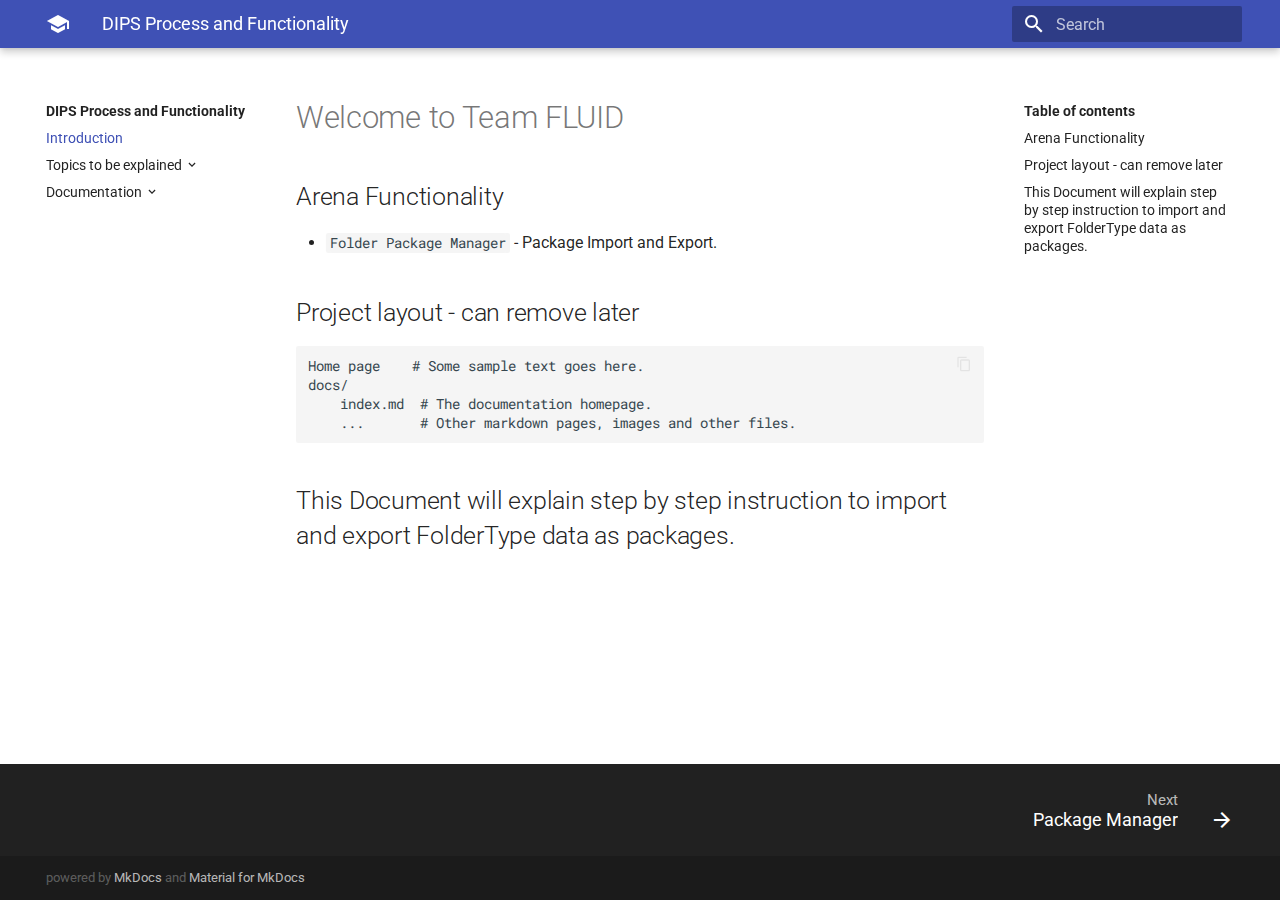
==== site/index.html @ 3c6566e1 "message" ====
<!doctype html>
<html lang="en" class="no-js">
  <head>
    
      <meta charset="utf-8">
      <meta name="viewport" content="width=device-width,initial-scale=1">
      <meta http-equiv="x-ua-compatible" content="ie=edge">
      
      
      
      
        <meta name="lang:clipboard.copy" content="Copy to clipboard">
      
        <meta name="lang:clipboard.copied" content="Copied to clipboard">
      
        <meta name="lang:search.language" content="en">
      
        <meta name="lang:search.pipeline.stopwords" content="True">
      
        <meta name="lang:search.pipeline.trimmer" content="True">
      
        <meta name="lang:search.result.none" content="No matching documents">
      
        <meta name="lang:search.result.one" content="1 matching document">
      
        <meta name="lang:search.result.other" content="# matching documents">
      
        <meta name="lang:search.tokenizer" content="[\s\-]+">
      
      <link rel="shortcut icon" href="assets/images/favicon.png">
      <meta name="generator" content="mkdocs-1.0.4, mkdocs-material-3.3.0">
    
    
      
        <title>DIPS Process and Functionality</title>
      
    
    
      <link rel="stylesheet" href="assets/stylesheets/application.572ca0f0.css">
      
      
    
    
      <script src="assets/javascripts/modernizr.962652e9.js"></script>
    
    
      
        <link href="https://fonts.gstatic.com" rel="preconnect" crossorigin>
        <link rel="stylesheet" href="https://fonts.googleapis.com/css?family=Roboto:300,400,400i,700|Roboto+Mono">
        <style>body,input{font-family:"Roboto","Helvetica Neue",Helvetica,Arial,sans-serif}code,kbd,pre{font-family:"Roboto Mono","Courier New",Courier,monospace}</style>
      
    
    <link rel="stylesheet" href="assets/fonts/material-icons.css">
    
    
      <link rel="stylesheet" href="stylesheets/extra.css">
    
    
      
    
    
  </head>
  
    <body dir="ltr">
  
    <svg class="md-svg">
      <defs>
        
        
      </defs>
    </svg>
    <input class="md-toggle" data-md-toggle="drawer" type="checkbox" id="__drawer" autocomplete="off">
    <input class="md-toggle" data-md-toggle="search" type="checkbox" id="__search" autocomplete="off">
    <label class="md-overlay" data-md-component="overlay" for="__drawer"></label>
    
      <a href="#welcome-to-team-fluid" tabindex="1" class="md-skip">
        Skip to content
      </a>
    
    
      <header class="md-header" data-md-component="header">
  <nav class="md-header-nav md-grid">
    <div class="md-flex">
      <div class="md-flex__cell md-flex__cell--shrink">
        <a href="." title="DIPS Process and Functionality" class="md-header-nav__button md-logo">
          
            <i class="md-icon"></i>
          
        </a>
      </div>
      <div class="md-flex__cell md-flex__cell--shrink">
        <label class="md-icon md-icon--menu md-header-nav__button" for="__drawer"></label>
      </div>
      <div class="md-flex__cell md-flex__cell--stretch">
        <div class="md-flex__ellipsis md-header-nav__title" data-md-component="title">
          
            
              <span class="md-header-nav__topic">
                DIPS Process and Functionality
              </span>
              <span class="md-header-nav__topic">
                Introduction
              </span>
            
          
        </div>
      </div>
      <div class="md-flex__cell md-flex__cell--shrink">
        
          
            <label class="md-icon md-icon--search md-header-nav__button" for="__search"></label>
            
<div class="md-search" data-md-component="search" role="dialog">
  <label class="md-search__overlay" for="__search"></label>
  <div class="md-search__inner" role="search">
    <form class="md-search__form" name="search">
      <input type="text" class="md-search__input" name="query" placeholder="Search" autocapitalize="off" autocorrect="off" autocomplete="off" spellcheck="false" data-md-component="query" data-md-state="active">
      <label class="md-icon md-search__icon" for="__search"></label>
      <button type="reset" class="md-icon md-search__icon" data-md-component="reset" tabindex="-1">
        &#xE5CD;
      </button>
    </form>
    <div class="md-search__output">
      <div class="md-search__scrollwrap" data-md-scrollfix>
        <div class="md-search-result" data-md-component="result">
          <div class="md-search-result__meta">
            Type to start searching
          </div>
          <ol class="md-search-result__list"></ol>
        </div>
      </div>
    </div>
  </div>
</div>
          
        
      </div>
      
    </div>
  </nav>
</header>
    
    <div class="md-container">
      
        
      
      
      <main class="md-main">
        <div class="md-main__inner md-grid" data-md-component="container">
          
            
              <div class="md-sidebar md-sidebar--primary" data-md-component="navigation">
                <div class="md-sidebar__scrollwrap">
                  <div class="md-sidebar__inner">
                    <nav class="md-nav md-nav--primary" data-md-level="0">
  <label class="md-nav__title md-nav__title--site" for="__drawer">
    <a href="." title="DIPS Process and Functionality" class="md-nav__button md-logo">
      
        <i class="md-icon"></i>
      
    </a>
    DIPS Process and Functionality
  </label>
  
  <ul class="md-nav__list" data-md-scrollfix>
    
      
      
      

  


  <li class="md-nav__item md-nav__item--active">
    
    <input class="md-toggle md-nav__toggle" data-md-toggle="toc" type="checkbox" id="__toc">
    
      
    
    
      <label class="md-nav__link md-nav__link--active" for="__toc">
        Introduction
      </label>
    
    <a href="." title="Introduction" class="md-nav__link md-nav__link--active">
      Introduction
    </a>
    
      
<nav class="md-nav md-nav--secondary">
  
  
    
  
  
    <label class="md-nav__title" for="__toc">Table of contents</label>
    <ul class="md-nav__list" data-md-scrollfix>
      
        <li class="md-nav__item">
  <a href="#arena-functionality" title="Arena Functionality" class="md-nav__link">
    Arena Functionality
  </a>
  
</li>
      
        <li class="md-nav__item">
  <a href="#project-layout-can-remove-later" title="Project layout - can remove later" class="md-nav__link">
    Project layout - can remove later
  </a>
  
</li>
      
        <li class="md-nav__item">
  <a href="#this-document-will-explain-step-by-step-instruction-to-import-and-export-foldertype-data-as-packages" title="This Document will explain step by step instruction to import and export FolderType data as packages." class="md-nav__link">
    This Document will explain step by step instruction to import and export FolderType data as packages.
  </a>
  
</li>
      
      
      
      
      
    </ul>
  
</nav>
    
  </li>

    
      
      
      


  <li class="md-nav__item md-nav__item--nested">
    
      <input class="md-toggle md-nav__toggle" data-md-toggle="nav-2" type="checkbox" id="nav-2">
    
    <label class="md-nav__link" for="nav-2">
      Topics to be explained
    </label>
    <nav class="md-nav" data-md-component="collapsible" data-md-level="1">
      <label class="md-nav__title" for="nav-2">
        Topics to be explained
      </label>
      <ul class="md-nav__list" data-md-scrollfix>
        
        
          
          
          


  <li class="md-nav__item">
    <a href="Package_Manager/" title="Package Manager" class="md-nav__link">
      Package Manager
    </a>
  </li>

        
          
          
          


  <li class="md-nav__item">
    <a href="Package_Manager/" title="Folder Admin" class="md-nav__link">
      Folder Admin
    </a>
  </li>

        
          
          
          


  <li class="md-nav__item">
    <a href="Package_Manager/" title="Document Admin" class="md-nav__link">
      Document Admin
    </a>
  </li>

        
      </ul>
    </nav>
  </li>

    
      
      
      


  <li class="md-nav__item md-nav__item--nested">
    
      <input class="md-toggle md-nav__toggle" data-md-toggle="nav-3" type="checkbox" id="nav-3">
    
    <label class="md-nav__link" for="nav-3">
      Documentation
    </label>
    <nav class="md-nav" data-md-component="collapsible" data-md-level="1">
      <label class="md-nav__title" for="nav-3">
        Documentation
      </label>
      <ul class="md-nav__list" data-md-scrollfix>
        
        
          
          
          


  <li class="md-nav__item">
    <a href="norwegianDocs/" title="Norwegian" class="md-nav__link">
      Norwegian
    </a>
  </li>

        
          
          
          


  <li class="md-nav__item">
    <a href="englishDocs/" title="English" class="md-nav__link">
      English
    </a>
  </li>

        
      </ul>
    </nav>
  </li>

    
  </ul>
</nav>
                  </div>
                </div>
              </div>
            
            
              <div class="md-sidebar md-sidebar--secondary" data-md-component="toc">
                <div class="md-sidebar__scrollwrap">
                  <div class="md-sidebar__inner">
                    
<nav class="md-nav md-nav--secondary">
  
  
    
  
  
    <label class="md-nav__title" for="__toc">Table of contents</label>
    <ul class="md-nav__list" data-md-scrollfix>
      
        <li class="md-nav__item">
  <a href="#arena-functionality" title="Arena Functionality" class="md-nav__link">
    Arena Functionality
  </a>
  
</li>
      
        <li class="md-nav__item">
  <a href="#project-layout-can-remove-later" title="Project layout - can remove later" class="md-nav__link">
    Project layout - can remove later
  </a>
  
</li>
      
        <li class="md-nav__item">
  <a href="#this-document-will-explain-step-by-step-instruction-to-import-and-export-foldertype-data-as-packages" title="This Document will explain step by step instruction to import and export FolderType data as packages." class="md-nav__link">
    This Document will explain step by step instruction to import and export FolderType data as packages.
  </a>
  
</li>
      
      
      
      
      
    </ul>
  
</nav>
                  </div>
                </div>
              </div>
            
          
          <div class="md-content">
            <article class="md-content__inner md-typeset">
              
                
                
                <h1 id="welcome-to-team-fluid">Welcome to Team FLUID</h1>
<h2 id="arena-functionality">Arena Functionality</h2>
<ul>
<li><code>Folder Package Manager</code> - Package Import and Export.</li>
</ul>
<h2 id="project-layout-can-remove-later">Project layout - can remove later</h2>
<div class="codehilite"><pre><span></span>Home page    # Some sample text goes here.
docs/
    index.md  # The documentation homepage.
    ...       # Other markdown pages, images and other files.
</pre></div>


<h2 id="this-document-will-explain-step-by-step-instruction-to-import-and-export-foldertype-data-as-packages">This Document will explain step by step instruction to import and export FolderType data as packages.</h2>
                
                  
                
              
              
                


              
            </article>
          </div>
        </div>
      </main>
      
        
<footer class="md-footer">
  
    <div class="md-footer-nav">
      <nav class="md-footer-nav__inner md-grid">
        
        
          <a href="Package_Manager/" title="Package Manager" class="md-flex md-footer-nav__link md-footer-nav__link--next" rel="next">
            <div class="md-flex__cell md-flex__cell--stretch md-footer-nav__title">
              <span class="md-flex__ellipsis">
                <span class="md-footer-nav__direction">
                  Next
                </span>
                Package Manager
              </span>
            </div>
            <div class="md-flex__cell md-flex__cell--shrink">
              <i class="md-icon md-icon--arrow-forward md-footer-nav__button"></i>
            </div>
          </a>
        
      </nav>
    </div>
  
  <div class="md-footer-meta md-typeset">
    <div class="md-footer-meta__inner md-grid">
      <div class="md-footer-copyright">
        
        powered by
        <a href="https://www.mkdocs.org">MkDocs</a>
        and
        <a href="https://squidfunk.github.io/mkdocs-material/">
          Material for MkDocs</a>
      </div>
      
        
      
    </div>
  </div>
</footer>
      
    </div>
    
      <script src="assets/javascripts/application.a353778b.js"></script>
      
      <script>app.initialize({version:"1.0.4",url:{base:"."}})</script>
      
        <script src="javascripts/extra.js"></script>
      
    
  </body>
</html>
---- site/assets/stylesheets/application.572ca0f0.css ----
@charset "UTF-8";html{box-sizing:border-box}*,:after,:before{box-sizing:inherit}html{-webkit-text-size-adjust:none;-moz-text-size-adjust:none;-ms-text-size-adjust:none;text-size-adjust:none}body{margin:0}hr{overflow:visible;box-sizing:content-box}a{-webkit-text-decoration-skip:objects}a,button,input,label{-webkit-tap-highlight-color:transparent}a{color:inherit;text-decoration:none}small,sub,sup{font-size:80%}sub,sup{position:relative;line-height:0;vertical-align:baseline}sub{bottom:-.25em}sup{top:-.5em}img{border-style:none}table{border-collapse:separate;border-spacing:0}td,th{font-weight:400;vertical-align:top}button{margin:0;padding:0;border:0;outline-style:none;background:transparent;font-size:inherit}input{border:0;outline:0}.md-clipboard:before,.md-icon,.md-nav__button,.md-nav__link:after,.md-nav__title:before,.md-search-result__article--document:before,.md-source-file:before,.md-typeset .admonition>.admonition-title:before,.md-typeset .admonition>summary:before,.md-typeset .critic.comment:before,.md-typeset .footnote-backref,.md-typeset .task-list-control .task-list-indicator:before,.md-typeset details>.admonition-title:before,.md-typeset details>summary:before,.md-typeset summary:after{font-family:Material Icons;font-style:normal;font-variant:normal;font-weight:400;line-height:1;text-transform:none;white-space:nowrap;speak:none;word-wrap:normal;direction:ltr}.md-content__icon,.md-footer-nav__button,.md-header-nav__button,.md-nav__button,.md-nav__title:before,.md-search-result__article--document:before{display:inline-block;margin:.4rem;padding:.8rem;font-size:2.4rem;cursor:pointer}.md-icon--arrow-back:before{content:""}.md-icon--arrow-forward:before{content:""}.md-icon--menu:before{content:""}.md-icon--search:before{content:""}[dir=rtl] .md-icon--arrow-back:before{content:""}[dir=rtl] .md-icon--arrow-forward:before{content:""}body{-webkit-font-smoothing:antialiased;-moz-osx-font-smoothing:grayscale}body,input{color:rgba(0,0,0,.87);-webkit-font-feature-settings:"kern","liga";font-feature-settings:"kern","liga";font-family:Helvetica Neue,Helvetica,Arial,sans-serif}code,kbd,pre{color:rgba(0,0,0,.87);-webkit-font-feature-settings:"kern";font-feature-settings:"kern";font-family:Courier New,Courier,monospace}.md-typeset{font-size:1.6rem;line-height:1.6;-webkit-print-color-adjust:exact}.md-typeset blockquote,.md-typeset ol,.md-typeset p,.md-typeset ul{margin:1em 0}.md-typeset h1{margin:0 0 4rem;color:rgba(0,0,0,.54);font-size:3.125rem;line-height:1.3}.md-typeset h1,.md-typeset h2{font-weight:300;letter-spacing:-.01em}.md-typeset h2{margin:4rem 0 1.6rem;font-size:2.5rem;line-height:1.4}.md-typeset h3{margin:3.2rem 0 1.6rem;font-size:2rem;font-weight:400;letter-spacing:-.01em;line-height:1.5}.md-typeset h2+h3{margin-top:1.6rem}.md-typeset h4{font-size:1.6rem}.md-typeset h4,.md-typeset h5,.md-typeset h6{margin:1.6rem 0;font-weight:700;letter-spacing:-.01em}.md-typeset h5,.md-typeset h6{color:rgba(0,0,0,.54);font-size:1.28rem}.md-typeset h5{text-transform:uppercase}.md-typeset hr{margin:1.5em 0;border-bottom:.1rem dotted rgba(0,0,0,.26)}.md-typeset a{color:#3f51b5;word-break:break-word}.md-typeset a,.md-typeset a:before{transition:color .125s}.md-typeset a:active,.md-typeset a:hover{color:#536dfe}.md-typeset code,.md-typeset pre{background-color:hsla(0,0%,92.5%,.5);color:#37474f;font-size:85%;direction:ltr}.md-typeset code{margin:0 .29412em;padding:.07353em 0;border-radius:.2rem;box-shadow:.29412em 0 0 hsla(0,0%,92.5%,.5),-.29412em 0 0 hsla(0,0%,92.5%,.5);word-break:break-word;-webkit-box-decoration-break:clone;box-decoration-break:clone}.md-typeset h1 code,.md-typeset h2 code,.md-typeset h3 code,.md-typeset h4 code,.md-typeset h5 code,.md-typeset h6 code{margin:0;background-color:transparent;box-shadow:none}.md-typeset a>code{margin:inherit;padding:inherit;border-radius:none;background-color:inherit;color:inherit;box-shadow:none}.md-typeset pre{position:relative;margin:1em 0;border-radius:.2rem;line-height:1.4;-webkit-overflow-scrolling:touch}.md-typeset pre>code{display:block;margin:0;padding:1.05rem 1.2rem;background-color:transparent;font-size:inherit;box-shadow:none;-webkit-box-decoration-break:none;box-decoration-break:none;overflow:auto}.md-typeset pre>code::-webkit-scrollbar{width:.4rem;height:.4rem}.md-typeset pre>code::-webkit-scrollbar-thumb{background-color:rgba(0,0,0,.26)}.md-typeset pre>code::-webkit-scrollbar-thumb:hover{background-color:#536dfe}.md-typeset kbd{padding:0 .29412em;border-radius:.3rem;border:.1rem solid #c9c9c9;border-bottom-color:#bcbcbc;background-color:#fcfcfc;color:#555;font-size:85%;box-shadow:0 .1rem 0 #b0b0b0;word-break:break-word}.md-typeset mark{margin:0 .25em;padding:.0625em 0;border-radius:.2rem;background-color:rgba(255,235,59,.5);box-shadow:.25em 0 0 rgba(255,235,59,.5),-.25em 0 0 rgba(255,235,59,.5);word-break:break-word;-webkit-box-decoration-break:clone;box-decoration-break:clone}.md-typeset abbr{border-bottom:.1rem dotted rgba(0,0,0,.54);text-decoration:none;cursor:help}.md-typeset small{opacity:.75}.md-typeset sub,.md-typeset sup{margin-left:.07812em}[dir=rtl] .md-typeset sub,[dir=rtl] .md-typeset sup{margin-right:.07812em;margin-left:0}.md-typeset blockquote{padding-left:1.2rem;border-left:.4rem solid rgba(0,0,0,.26);color:rgba(0,0,0,.54)}[dir=rtl] .md-typeset blockquote{padding-right:1.2rem;padding-left:0;border-right:.4rem solid rgba(0,0,0,.26);border-left:initial}.md-typeset ul{list-style-type:disc}.md-typeset ol,.md-typeset ul{margin-left:.625em;padding:0}[dir=rtl] .md-typeset ol,[dir=rtl] .md-typeset ul{margin-right:.625em;margin-left:0}.md-typeset ol ol,.md-typeset ul ol{list-style-type:lower-alpha}.md-typeset ol ol ol,.md-typeset ul ol ol{list-style-type:lower-roman}.md-typeset ol li,.md-typeset ul li{margin-bottom:.5em;margin-left:1.25em}[dir=rtl] .md-typeset ol li,[dir=rtl] .md-typeset ul li{margin-right:1.25em;margin-left:0}.md-typeset ol li blockquote,.md-typeset ol li p,.md-typeset ul li blockquote,.md-typeset ul li p{margin:.5em 0}.md-typeset ol li:last-child,.md-typeset ul li:last-child{margin-bottom:0}.md-typeset ol li ol,.md-typeset ol li ul,.md-typeset ul li ol,.md-typeset ul li ul{margin:.5em 0 .5em .625em}[dir=rtl] .md-typeset ol li ol,[dir=rtl] .md-typeset ol li ul,[dir=rtl] .md-typeset ul li ol,[dir=rtl] .md-typeset ul li ul{margin-right:.625em;margin-left:0}.md-typeset dd{margin:1em 0 1em 1.875em}[dir=rtl] .md-typeset dd{margin-right:1.875em;margin-left:0}.md-typeset iframe,.md-typeset img,.md-typeset svg{max-width:100%}.md-typeset table:not([class]){box-shadow:0 2px 2px 0 rgba(0,0,0,.14),0 1px 5px 0 rgba(0,0,0,.12),0 3px 1px -2px rgba(0,0,0,.2);display:inline-block;max-width:100%;border-radius:.2rem;font-size:1.28rem;overflow:auto;-webkit-overflow-scrolling:touch}.md-typeset table:not([class])+*{margin-top:1.5em}.md-typeset table:not([class]) td:not([align]),.md-typeset table:not([class]) th:not([align]){text-align:left}[dir=rtl] .md-typeset table:not([class]) td:not([align]),[dir=rtl] .md-typeset table:not([class]) th:not([align]){text-align:right}.md-typeset table:not([class]) th{min-width:10rem;padding:1.2rem 1.6rem;background-color:rgba(0,0,0,.54);color:#fff;vertical-align:top}.md-typeset table:not([class]) td{padding:1.2rem 1.6rem;border-top:.1rem solid rgba(0,0,0,.07);vertical-align:top}.md-typeset table:not([class]) tr:first-child td{border-top:0}.md-typeset table:not([class]) a{word-break:normal}.md-typeset__scrollwrap{margin:1em -1.6rem;overflow-x:auto;-webkit-overflow-scrolling:touch}.md-typeset .md-typeset__table{display:inline-block;margin-bottom:.5em;padding:0 1.6rem}.md-typeset .md-typeset__table table{display:table;width:100%;margin:0;overflow:hidden}html{font-size:62.5%;overflow-x:hidden}body,html{height:100%}body{position:relative}hr{display:block;height:.1rem;padding:0;border:0}.md-svg{display:none}.md-grid{max-width:122rem;margin-right:auto;margin-left:auto}.md-container,.md-main{overflow:auto}.md-container{display:table;width:100%;height:100%;padding-top:4.8rem;table-layout:fixed}.md-main{display:table-row;height:100%}.md-main__inner{height:100%;padding-top:3rem;padding-bottom:.1rem}.md-toggle{display:none}.md-overlay{position:fixed;top:0;width:0;height:0;transition:width 0s .25s,height 0s .25s,opacity .25s;background-color:rgba(0,0,0,.54);opacity:0;z-index:3}.md-flex{display:table}.md-flex__cell{display:table-cell;position:relative;vertical-align:top}.md-flex__cell--shrink{width:0}.md-flex__cell--stretch{display:table;width:100%;table-layout:fixed}.md-flex__ellipsis{display:table-cell;text-overflow:ellipsis;white-space:nowrap;overflow:hidden}.md-skip{position:fixed;width:.1rem;height:.1rem;margin:1rem;padding:.6rem 1rem;clip:rect(.1rem);-webkit-transform:translateY(.8rem);transform:translateY(.8rem);border-radius:.2rem;background-color:rgba(0,0,0,.87);color:#fff;font-size:1.28rem;opacity:0;overflow:hidden}.md-skip:focus{width:auto;height:auto;clip:auto;-webkit-transform:translateX(0);transform:translateX(0);transition:opacity .175s 75ms,-webkit-transform .25s cubic-bezier(.4,0,.2,1);transition:transform .25s cubic-bezier(.4,0,.2,1),opacity .175s 75ms;transition:transform .25s cubic-bezier(.4,0,.2,1),opacity .175s 75ms,-webkit-transform .25s cubic-bezier(.4,0,.2,1);opacity:1;z-index:10}@page{margin:25mm}.md-clipboard{position:absolute;top:.6rem;right:.6rem;width:2.8rem;height:2.8rem;border-radius:.2rem;font-size:1.6rem;cursor:pointer;z-index:1;-webkit-backface-visibility:hidden;backface-visibility:hidden}.md-clipboard:before{transition:color .25s,opacity .25s;color:rgba(0,0,0,.07);content:"\E14D"}.codehilite:hover .md-clipboard:before,.md-typeset .highlight:hover .md-clipboard:before,pre:hover .md-clipboard:before{color:rgba(0,0,0,.54)}.md-clipboard:focus:before,.md-clipboard:hover:before{color:#536dfe}.md-clipboard__message{display:block;position:absolute;top:0;right:3.4rem;padding:.6rem 1rem;-webkit-transform:translateX(.8rem);transform:translateX(.8rem);transition:opacity .175s,-webkit-transform .25s cubic-bezier(.9,.1,.9,0);transition:transform .25s cubic-bezier(.9,.1,.9,0),opacity .175s;transition:transform .25s cubic-bezier(.9,.1,.9,0),opacity .175s,-webkit-transform .25s cubic-bezier(.9,.1,.9,0);border-radius:.2rem;background-color:rgba(0,0,0,.54);color:#fff;font-size:1.28rem;white-space:nowrap;opacity:0;pointer-events:none}.md-clipboard__message--active{-webkit-transform:translateX(0);transform:translateX(0);transition:opacity .175s 75ms,-webkit-transform .25s cubic-bezier(.4,0,.2,1);transition:transform .25s cubic-bezier(.4,0,.2,1),opacity .175s 75ms;transition:transform .25s cubic-bezier(.4,0,.2,1),opacity .175s 75ms,-webkit-transform .25s cubic-bezier(.4,0,.2,1);opacity:1;pointer-events:auto}.md-clipboard__message:before{content:attr(aria-label)}.md-clipboard__message:after{display:block;position:absolute;top:50%;right:-.4rem;width:0;margin-top:-.4rem;border-color:transparent rgba(0,0,0,.54);border-style:solid;border-width:.4rem 0 .4rem .4rem;content:""}.md-content__inner{margin:0 1.6rem 2.4rem;padding-top:1.2rem}.md-content__inner:before{display:block;height:.8rem;content:""}.md-content__inner>:last-child{margin-bottom:0}.md-content__icon{position:relative;margin:.8rem 0;padding:0;float:right}.md-typeset .md-content__icon{color:rgba(0,0,0,.26)}.md-header{position:fixed;top:0;right:0;left:0;height:4.8rem;transition:background-color .25s,color .25s;background-color:#3f51b5;color:#fff;box-shadow:none;z-index:2;-webkit-backface-visibility:hidden;backface-visibility:hidden}.no-js .md-header{transition:none;box-shadow:none}.md-header[data-md-state=shadow]{transition:background-color .25s,color .25s,box-shadow .25s;box-shadow:0 0 .4rem rgba(0,0,0,.1),0 .4rem .8rem rgba(0,0,0,.2)}.md-header-nav{padding:0 .4rem}.md-header-nav__button{position:relative;transition:opacity .25s;z-index:1}.md-header-nav__button:hover{opacity:.7}.md-header-nav__button.md-logo *{display:block}.no-js .md-header-nav__button.md-icon--search{display:none}.md-header-nav__topic{display:block;position:absolute;transition:opacity .15s,-webkit-transform .4s cubic-bezier(.1,.7,.1,1);transition:transform .4s cubic-bezier(.1,.7,.1,1),opacity .15s;transition:transform .4s cubic-bezier(.1,.7,.1,1),opacity .15s,-webkit-transform .4s cubic-bezier(.1,.7,.1,1);text-overflow:ellipsis;white-space:nowrap;overflow:hidden}.md-header-nav__topic+.md-header-nav__topic{-webkit-transform:translateX(2.5rem);transform:translateX(2.5rem);transition:opacity .15s,-webkit-transform .4s cubic-bezier(1,.7,.1,.1);transition:transform .4s cubic-bezier(1,.7,.1,.1),opacity .15s;transition:transform .4s cubic-bezier(1,.7,.1,.1),opacity .15s,-webkit-transform .4s cubic-bezier(1,.7,.1,.1);opacity:0;z-index:-1;pointer-events:none}[dir=rtl] .md-header-nav__topic+.md-header-nav__topic{-webkit-transform:translateX(-2.5rem);transform:translateX(-2.5rem)}.no-js .md-header-nav__topic{position:static}.no-js .md-header-nav__topic+.md-header-nav__topic{display:none}.md-header-nav__title{padding:0 2rem;font-size:1.8rem;line-height:4.8rem}.md-header-nav__title[data-md-state=active] .md-header-nav__topic{-webkit-transform:translateX(-2.5rem);transform:translateX(-2.5rem);transition:opacity .15s,-webkit-transform .4s cubic-bezier(1,.7,.1,.1);transition:transform .4s cubic-bezier(1,.7,.1,.1),opacity .15s;transition:transform .4s cubic-bezier(1,.7,.1,.1),opacity .15s,-webkit-transform .4s cubic-bezier(1,.7,.1,.1);opacity:0;z-index:-1;pointer-events:none}[dir=rtl] .md-header-nav__title[data-md-state=active] .md-header-nav__topic{-webkit-transform:translateX(2.5rem);transform:translateX(2.5rem)}.md-header-nav__title[data-md-state=active] .md-header-nav__topic+.md-header-nav__topic{-webkit-transform:translateX(0);transform:translateX(0);transition:opacity .15s,-webkit-transform .4s cubic-bezier(.1,.7,.1,1);transition:transform .4s cubic-bezier(.1,.7,.1,1),opacity .15s;transition:transform .4s cubic-bezier(.1,.7,.1,1),opacity .15s,-webkit-transform .4s cubic-bezier(.1,.7,.1,1);opacity:1;z-index:0;pointer-events:auto}.md-header-nav__source{display:none}.md-hero{transition:background .25s;background-color:#3f51b5;color:#fff;font-size:2rem;overflow:hidden}.md-hero__inner{margin-top:2rem;padding:1.6rem 1.6rem .8rem;transition:opacity .25s,-webkit-transform .4s cubic-bezier(.1,.7,.1,1);transition:transform .4s cubic-bezier(.1,.7,.1,1),opacity .25s;transition:transform .4s cubic-bezier(.1,.7,.1,1),opacity .25s,-webkit-transform .4s cubic-bezier(.1,.7,.1,1);transition-delay:.1s}[data-md-state=hidden] .md-hero__inner{pointer-events:none;-webkit-transform:translateY(1.25rem);transform:translateY(1.25rem);transition:opacity .1s 0s,-webkit-transform 0s .4s;transition:transform 0s .4s,opacity .1s 0s;transition:transform 0s .4s,opacity .1s 0s,-webkit-transform 0s .4s;opacity:0}.md-hero--expand .md-hero__inner{margin-bottom:2.4rem}.md-footer-nav{background-color:rgba(0,0,0,.87);color:#fff}.md-footer-nav__inner{padding:.4rem;overflow:auto}.md-footer-nav__link{padding-top:2.8rem;padding-bottom:.8rem;transition:opacity .25s}.md-footer-nav__link:hover{opacity:.7}.md-footer-nav__link--prev{width:25%;float:left}[dir=rtl] .md-footer-nav__link--prev{float:right}.md-footer-nav__link--next{width:75%;float:right;text-align:right}[dir=rtl] .md-footer-nav__link--next{float:left;text-align:left}.md-footer-nav__button{transition:background .25s}.md-footer-nav__title{position:relative;padding:0 2rem;font-size:1.8rem;line-height:4.8rem}.md-footer-nav__direction{position:absolute;right:0;left:0;margin-top:-2rem;padding:0 2rem;color:hsla(0,0%,100%,.7);font-size:1.5rem}.md-footer-meta{background-color:rgba(0,0,0,.895)}.md-footer-meta__inner{padding:.4rem;overflow:auto}html .md-footer-meta.md-typeset a{color:hsla(0,0%,100%,.7)}html .md-footer-meta.md-typeset a:focus,html .md-footer-meta.md-typeset a:hover{color:#fff}.md-footer-copyright{margin:0 1.2rem;padding:.8rem 0;color:hsla(0,0%,100%,.3);font-size:1.28rem}.md-footer-copyright__highlight{color:hsla(0,0%,100%,.7)}.md-footer-social{margin:0 .8rem;padding:.4rem 0 1.2rem}.md-footer-social__link{display:inline-block;width:3.2rem;height:3.2rem;font-size:1.6rem;text-align:center}.md-footer-social__link:before{line-height:1.9}.md-nav{font-size:1.4rem;line-height:1.3}.md-nav__title{display:block;padding:0 1.2rem;font-weight:700;text-overflow:ellipsis;overflow:hidden}.md-nav__title:before{display:none;content:"\E5C4"}[dir=rtl] .md-nav__title:before{content:"\E5C8"}.md-nav__title .md-nav__button{display:none}.md-nav__list{margin:0;padding:0;list-style:none}.md-nav__item{padding:0 1.2rem}.md-nav__item:last-child{padding-bottom:1.2rem}.md-nav__item .md-nav__item{padding-right:0}[dir=rtl] .md-nav__item .md-nav__item{padding-right:1.2rem;padding-left:0}.md-nav__item .md-nav__item:last-child{padding-bottom:0}.md-nav__button img{width:100%;height:auto}.md-nav__link{display:block;margin-top:.625em;transition:color .125s;text-overflow:ellipsis;cursor:pointer;overflow:hidden}.md-nav__item--nested>.md-nav__link:after{content:"\E313"}html .md-nav__link[for=__toc]{display:none}html .md-nav__link[for=__toc]~.md-nav{display:none}html .md-nav__link[for=__toc]+.md-nav__link:after{display:none}.md-nav__link[data-md-state=blur]{color:rgba(0,0,0,.54)}.md-nav__link--active,.md-nav__link:active{color:#3f51b5}.md-nav__item--nested>.md-nav__link{color:inherit}.md-nav__link:focus,.md-nav__link:hover{color:#536dfe}.md-nav__source,.no-js .md-search{display:none}.md-search__overlay{opacity:0;z-index:1}.md-search__form{position:relative}.md-search__input{position:relative;padding:0 4.4rem 0 7.2rem;text-overflow:ellipsis;z-index:2}[dir=rtl] .md-search__input{padding:0 7.2rem 0 4.4rem}.md-search__input::-webkit-input-placeholder{transition:color .25s cubic-bezier(.1,.7,.1,1)}.md-search__input:-ms-input-placeholder{transition:color .25s cubic-bezier(.1,.7,.1,1)}.md-search__input::-ms-input-placeholder{transition:color .25s cubic-bezier(.1,.7,.1,1)}.md-search__input::placeholder{transition:color .25s cubic-bezier(.1,.7,.1,1)}.md-search__input::-webkit-input-placeholder,.md-search__input~.md-search__icon{color:rgba(0,0,0,.54)}.md-search__input:-ms-input-placeholder,.md-search__input~.md-search__icon{color:rgba(0,0,0,.54)}.md-search__input::-ms-input-placeholder,.md-search__input~.md-search__icon{color:rgba(0,0,0,.54)}.md-search__input::placeholder,.md-search__input~.md-search__icon{color:rgba(0,0,0,.54)}.md-search__input::-ms-clear{display:none}.md-search__icon{position:absolute;transition:color .25s cubic-bezier(.1,.7,.1,1),opacity .25s;font-size:2.4rem;cursor:pointer;z-index:2}.md-search__icon:hover{opacity:.7}.md-search__icon[for=__search]{top:.6rem;left:1rem}[dir=rtl] .md-search__icon[for=__search]{right:1rem;left:auto}.md-search__icon[for=__search]:before{content:"\E8B6"}.md-search__icon[type=reset]{top:.6rem;right:1rem;-webkit-transform:scale(.125);transform:scale(.125);transition:opacity .15s,-webkit-transform .15s cubic-bezier(.1,.7,.1,1);transition:transform .15s cubic-bezier(.1,.7,.1,1),opacity .15s;transition:transform .15s cubic-bezier(.1,.7,.1,1),opacity .15s,-webkit-transform .15s cubic-bezier(.1,.7,.1,1);opacity:0}[dir=rtl] .md-search__icon[type=reset]{right:auto;left:1rem}[data-md-toggle=search]:checked~.md-header .md-search__input:valid~.md-search__icon[type=reset]{-webkit-transform:scale(1);transform:scale(1);opacity:1}[data-md-toggle=search]:checked~.md-header .md-search__input:valid~.md-search__icon[type=reset]:hover{opacity:.7}.md-search__output{position:absolute;width:100%;border-radius:0 0 .2rem .2rem;overflow:hidden;z-index:1}.md-search__scrollwrap{height:100%;background-color:#fff;box-shadow:inset 0 .1rem 0 rgba(0,0,0,.07);overflow-y:auto;-webkit-overflow-scrolling:touch}.md-search-result{color:rgba(0,0,0,.87);word-break:break-word}.md-search-result__meta{padding:0 1.6rem;background-color:rgba(0,0,0,.07);color:rgba(0,0,0,.54);font-size:1.28rem;line-height:3.6rem}.md-search-result__list{margin:0;padding:0;border-top:.1rem solid rgba(0,0,0,.07);list-style:none}.md-search-result__item{box-shadow:0 -.1rem 0 rgba(0,0,0,.07)}.md-search-result__link{display:block;transition:background .25s;outline:0;overflow:hidden}.md-search-result__link:hover,.md-search-result__link[data-md-state=active]{background-color:rgba(83,109,254,.1)}.md-search-result__link:hover .md-search-result__article:before,.md-search-result__link[data-md-state=active] .md-search-result__article:before{opacity:.7}.md-search-result__link:last-child .md-search-result__teaser{margin-bottom:1.2rem}.md-search-result__article{position:relative;padding:0 1.6rem;overflow:auto}.md-search-result__article--document:before{position:absolute;left:0;margin:.2rem;transition:opacity .25s;color:rgba(0,0,0,.54);content:"\E880"}[dir=rtl] .md-search-result__article--document:before{right:0;left:auto}.md-search-result__article--document .md-search-result__title{margin:1.1rem 0;font-size:1.6rem;font-weight:400;line-height:1.4}.md-search-result__title{margin:.5em 0;font-size:1.28rem;font-weight:700;line-height:1.4}.md-search-result__teaser{display:-webkit-box;max-height:3.3rem;margin:.5em 0;color:rgba(0,0,0,.54);font-size:1.28rem;line-height:1.4;text-overflow:ellipsis;overflow:hidden;-webkit-line-clamp:2}.md-search-result em{font-style:normal;font-weight:700;text-decoration:underline}.md-sidebar{position:absolute;width:24.2rem;padding:2.4rem 0;overflow:hidden}.md-sidebar[data-md-state=lock]{position:fixed;top:4.8rem}.md-sidebar--secondary{display:none}.md-sidebar__scrollwrap{max-height:100%;margin:0 .4rem;overflow-y:auto;-webkit-backface-visibility:hidden;backface-visibility:hidden}.md-sidebar__scrollwrap::-webkit-scrollbar{width:.4rem;height:.4rem}.md-sidebar__scrollwrap::-webkit-scrollbar-thumb{background-color:rgba(0,0,0,.26)}.md-sidebar__scrollwrap::-webkit-scrollbar-thumb:hover{background-color:#536dfe}@-webkit-keyframes md-source__facts--done{0%{height:0}to{height:1.3rem}}@keyframes md-source__facts--done{0%{height:0}to{height:1.3rem}}@-webkit-keyframes md-source__fact--done{0%{-webkit-transform:translateY(100%);transform:translateY(100%);opacity:0}50%{opacity:0}to{-webkit-transform:translateY(0);transform:translateY(0);opacity:1}}@keyframes md-source__fact--done{0%{-webkit-transform:translateY(100%);transform:translateY(100%);opacity:0}50%{opacity:0}to{-webkit-transform:translateY(0);transform:translateY(0);opacity:1}}.md-source{display:block;padding-right:1.2rem;transition:opacity .25s;font-size:1.3rem;line-height:1.2;white-space:nowrap}[dir=rtl] .md-source{padding-right:0;padding-left:1.2rem}.md-source:hover{opacity:.7}.md-source:after{display:inline-block;height:4.8rem;content:"";vertical-align:middle}.md-source__icon{display:inline-block;width:4.8rem;height:4.8rem;content:"";vertical-align:middle}.md-source__icon svg{width:2.4rem;height:2.4rem;margin-top:1.2rem;margin-left:1.2rem}[dir=rtl] .md-source__icon svg{margin-right:1.2rem;margin-left:0}.md-source__icon+.md-source__repository{margin-left:-4.4rem;padding-left:4rem}[dir=rtl] .md-source__icon+.md-source__repository{margin-right:-4.4rem;margin-left:0;padding-right:4rem;padding-left:0}.md-source__repository{display:inline-block;max-width:100%;margin-left:1.2rem;font-weight:700;text-overflow:ellipsis;overflow:hidden;vertical-align:middle}.md-source__facts{margin:0;padding:0;font-size:1.1rem;font-weight:700;list-style-type:none;opacity:.75;overflow:hidden}[data-md-state=done] .md-source__facts{-webkit-animation:md-source__facts--done .25s ease-in;animation:md-source__facts--done .25s ease-in}.md-source__fact{float:left}[dir=rtl] .md-source__fact{float:right}[data-md-state=done] .md-source__fact{-webkit-animation:md-source__fact--done .4s ease-out;animation:md-source__fact--done .4s ease-out}.md-source__fact:before{margin:0 .2rem;content:"\00B7"}.md-source__fact:first-child:before{display:none}.md-source-file{display:inline-block;margin:1em .5em 1em 0;padding-right:.5rem;border-radius:.2rem;background-color:rgba(0,0,0,.07);font-size:1.28rem;list-style-type:none;cursor:pointer;overflow:hidden}.md-source-file:before{display:inline-block;margin-right:.5rem;padding:.5rem;background-color:rgba(0,0,0,.26);color:#fff;font-size:1.6rem;content:"\E86F";vertical-align:middle}html .md-source-file{transition:background .4s,color .4s,box-shadow .4s cubic-bezier(.4,0,.2,1)}html .md-source-file:before{transition:inherit}html body .md-typeset .md-source-file{color:rgba(0,0,0,.54)}.md-source-file:hover{box-shadow:0 0 8px rgba(0,0,0,.18),0 8px 16px rgba(0,0,0,.36)}.md-source-file:hover:before{background-color:#536dfe}.md-tabs{width:100%;transition:background .25s;background-color:#3f51b5;color:#fff;overflow:auto}.md-tabs__list{margin:0 0 0 .4rem;padding:0;list-style:none;white-space:nowrap}.md-tabs__item{display:inline-block;height:4.8rem;padding-right:1.2rem;padding-left:1.2rem}.md-tabs__link{display:block;margin-top:1.6rem;transition:opacity .25s,-webkit-transform .4s cubic-bezier(.1,.7,.1,1);transition:transform .4s cubic-bezier(.1,.7,.1,1),opacity .25s;transition:transform .4s cubic-bezier(.1,.7,.1,1),opacity .25s,-webkit-transform .4s cubic-bezier(.1,.7,.1,1);font-size:1.4rem;opacity:.7}.md-tabs__link--active,.md-tabs__link:hover{color:inherit;opacity:1}.md-tabs__item:nth-child(2) .md-tabs__link{transition-delay:.02s}.md-tabs__item:nth-child(3) .md-tabs__link{transition-delay:.04s}.md-tabs__item:nth-child(4) .md-tabs__link{transition-delay:.06s}.md-tabs__item:nth-child(5) .md-tabs__link{transition-delay:.08s}.md-tabs__item:nth-child(6) .md-tabs__link{transition-delay:.1s}.md-tabs__item:nth-child(7) .md-tabs__link{transition-delay:.12s}.md-tabs__item:nth-child(8) .md-tabs__link{transition-delay:.14s}.md-tabs__item:nth-child(9) .md-tabs__link{transition-delay:.16s}.md-tabs__item:nth-child(10) .md-tabs__link{transition-delay:.18s}.md-tabs__item:nth-child(11) .md-tabs__link{transition-delay:.2s}.md-tabs__item:nth-child(12) .md-tabs__link{transition-delay:.22s}.md-tabs__item:nth-child(13) .md-tabs__link{transition-delay:.24s}.md-tabs__item:nth-child(14) .md-tabs__link{transition-delay:.26s}.md-tabs__item:nth-child(15) .md-tabs__link{transition-delay:.28s}.md-tabs__item:nth-child(16) .md-tabs__link{transition-delay:.3s}.md-tabs[data-md-state=hidden]{pointer-events:none}.md-tabs[data-md-state=hidden] .md-tabs__link{-webkit-transform:translateY(50%);transform:translateY(50%);transition:color .25s,opacity .1s,-webkit-transform 0s .4s;transition:color .25s,transform 0s .4s,opacity .1s;transition:color .25s,transform 0s .4s,opacity .1s,-webkit-transform 0s .4s;opacity:0}.md-typeset .admonition,.md-typeset details{box-shadow:0 2px 2px 0 rgba(0,0,0,.14),0 1px 5px 0 rgba(0,0,0,.12),0 3px 1px -2px rgba(0,0,0,.2);position:relative;margin:1.5625em 0;padding:0 1.2rem;border-left:.4rem solid #448aff;border-radius:.2rem;font-size:1.28rem;overflow:auto}[dir=rtl] .md-typeset .admonition,[dir=rtl] .md-typeset details{border-right:.4rem solid #448aff;border-left:none}html .md-typeset .admonition>:last-child,html .md-typeset details>:last-child{margin-bottom:1.2rem}.md-typeset .admonition .admonition,.md-typeset .admonition details,.md-typeset details .admonition,.md-typeset details details{margin:1em 0}.md-typeset .admonition>.admonition-title,.md-typeset .admonition>summary,.md-typeset details>.admonition-title,.md-typeset details>summary{margin:0 -1.2rem;padding:.8rem 1.2rem .8rem 4rem;border-bottom:.1rem solid rgba(68,138,255,.1);background-color:rgba(68,138,255,.1);font-weight:700}[dir=rtl] .md-typeset .admonition>.admonition-title,[dir=rtl] .md-typeset .admonition>summary,[dir=rtl] .md-typeset details>.admonition-title,[dir=rtl] .md-typeset details>summary{padding:.8rem 4rem .8rem 1.2rem}.md-typeset .admonition>.admonition-title:last-child,.md-typeset .admonition>summary:last-child,.md-typeset details>.admonition-title:last-child,.md-typeset details>summary:last-child{margin-bottom:0}.md-typeset .admonition>.admonition-title:before,.md-typeset .admonition>summary:before,.md-typeset details>.admonition-title:before,.md-typeset details>summary:before{position:absolute;left:1.2rem;color:#448aff;font-size:2rem;content:"\E3C9"}[dir=rtl] .md-typeset .admonition>.admonition-title:before,[dir=rtl] .md-typeset .admonition>summary:before,[dir=rtl] .md-typeset details>.admonition-title:before,[dir=rtl] .md-typeset details>summary:before{right:1.2rem;left:auto}.md-typeset .admonition.abstract,.md-typeset .admonition.summary,.md-typeset .admonition.tldr,.md-typeset details.abstract,.md-typeset details.summary,.md-typeset details.tldr{border-left-color:#00b0ff}[dir=rtl] .md-typeset .admonition.abstract,[dir=rtl] .md-typeset .admonition.summary,[dir=rtl] .md-typeset .admonition.tldr,[dir=rtl] .md-typeset details.abstract,[dir=rtl] .md-typeset details.summary,[dir=rtl] .md-typeset details.tldr{border-right-color:#00b0ff}.md-typeset .admonition.abstract>.admonition-title,.md-typeset .admonition.abstract>summary,.md-typeset .admonition.summary>.admonition-title,.md-typeset .admonition.summary>summary,.md-typeset .admonition.tldr>.admonition-title,.md-typeset .admonition.tldr>summary,.md-typeset details.abstract>.admonition-title,.md-typeset details.abstract>summary,.md-typeset details.summary>.admonition-title,.md-typeset details.summary>summary,.md-typeset details.tldr>.admonition-title,.md-typeset details.tldr>summary{border-bottom-color:.1rem solid rgba(0,176,255,.1);background-color:rgba(0,176,255,.1)}.md-typeset .admonition.abstract>.admonition-title:before,.md-typeset .admonition.abstract>summary:before,.md-typeset .admonition.summary>.admonition-title:before,.md-typeset .admonition.summary>summary:before,.md-typeset .admonition.tldr>.admonition-title:before,.md-typeset .admonition.tldr>summary:before,.md-typeset details.abstract>.admonition-title:before,.md-typeset details.abstract>summary:before,.md-typeset details.summary>.admonition-title:before,.md-typeset details.summary>summary:before,.md-typeset details.tldr>.admonition-title:before,.md-typeset details.tldr>summary:before{color:#00b0ff;content:""}.md-typeset .admonition.info,.md-typeset .admonition.todo,.md-typeset details.info,.md-typeset details.todo{border-left-color:#00b8d4}[dir=rtl] .md-typeset .admonition.info,[dir=rtl] .md-typeset .admonition.todo,[dir=rtl] .md-typeset details.info,[dir=rtl] .md-typeset details.todo{border-right-color:#00b8d4}.md-typeset .admonition.info>.admonition-title,.md-typeset .admonition.info>summary,.md-typeset .admonition.todo>.admonition-title,.md-typeset .admonition.todo>summary,.md-typeset details.info>.admonition-title,.md-typeset details.info>summary,.md-typeset details.todo>.admonition-title,.md-typeset details.todo>summary{border-bottom-color:.1rem solid rgba(0,184,212,.1);background-color:rgba(0,184,212,.1)}.md-typeset .admonition.info>.admonition-title:before,.md-typeset .admonition.info>summary:before,.md-typeset .admonition.todo>.admonition-title:before,.md-typeset .admonition.todo>summary:before,.md-typeset details.info>.admonition-title:before,.md-typeset details.info>summary:before,.md-typeset details.todo>.admonition-title:before,.md-typeset details.todo>summary:before{color:#00b8d4;content:""}.md-typeset .admonition.hint,.md-typeset .admonition.important,.md-typeset .admonition.tip,.md-typeset details.hint,.md-typeset details.important,.md-typeset details.tip{border-left-color:#00bfa5}[dir=rtl] .md-typeset .admonition.hint,[dir=rtl] .md-typeset .admonition.important,[dir=rtl] .md-typeset .admonition.tip,[dir=rtl] .md-typeset details.hint,[dir=rtl] .md-typeset details.important,[dir=rtl] .md-typeset details.tip{border-right-color:#00bfa5}.md-typeset .admonition.hint>.admonition-title,.md-typeset .admonition.hint>summary,.md-typeset .admonition.important>.admonition-title,.md-typeset .admonition.important>summary,.md-typeset .admonition.tip>.admonition-title,.md-typeset .admonition.tip>summary,.md-typeset details.hint>.admonition-title,.md-typeset details.hint>summary,.md-typeset details.important>.admonition-title,.md-typeset details.important>summary,.md-typeset details.tip>.admonition-title,.md-typeset details.tip>summary{border-bottom-color:.1rem solid rgba(0,191,165,.1);background-color:rgba(0,191,165,.1)}.md-typeset .admonition.hint>.admonition-title:before,.md-typeset .admonition.hint>summary:before,.md-typeset .admonition.important>.admonition-title:before,.md-typeset .admonition.important>summary:before,.md-typeset .admonition.tip>.admonition-title:before,.md-typeset .admonition.tip>summary:before,.md-typeset details.hint>.admonition-title:before,.md-typeset details.hint>summary:before,.md-typeset details.important>.admonition-title:before,.md-typeset details.important>summary:before,.md-typeset details.tip>.admonition-title:before,.md-typeset details.tip>summary:before{color:#00bfa5;content:""}.md-typeset .admonition.check,.md-typeset .admonition.done,.md-typeset .admonition.success,.md-typeset details.check,.md-typeset details.done,.md-typeset details.success{border-left-color:#00c853}[dir=rtl] .md-typeset .admonition.check,[dir=rtl] .md-typeset .admonition.done,[dir=rtl] .md-typeset .admonition.success,[dir=rtl] .md-typeset details.check,[dir=rtl] .md-typeset details.done,[dir=rtl] .md-typeset details.success{border-right-color:#00c853}.md-typeset .admonition.check>.admonition-title,.md-typeset .admonition.check>summary,.md-typeset .admonition.done>.admonition-title,.md-typeset .admonition.done>summary,.md-typeset .admonition.success>.admonition-title,.md-typeset .admonition.success>summary,.md-typeset details.check>.admonition-title,.md-typeset details.check>summary,.md-typeset details.done>.admonition-title,.md-typeset details.done>summary,.md-typeset details.success>.admonition-title,.md-typeset details.success>summary{border-bottom-color:.1rem solid rgba(0,200,83,.1);background-color:rgba(0,200,83,.1)}.md-typeset .admonition.check>.admonition-title:before,.md-typeset .admonition.check>summary:before,.md-typeset .admonition.done>.admonition-title:before,.md-typeset .admonition.done>summary:before,.md-typeset .admonition.success>.admonition-title:before,.md-typeset .admonition.success>summary:before,.md-typeset details.check>.admonition-title:before,.md-typeset details.check>summary:before,.md-typeset details.done>.admonition-title:before,.md-typeset details.done>summary:before,.md-typeset details.success>.admonition-title:before,.md-typeset details.success>summary:before{color:#00c853;content:""}.md-typeset .admonition.faq,.md-typeset .admonition.help,.md-typeset .admonition.question,.md-typeset details.faq,.md-typeset details.help,.md-typeset details.question{border-left-color:#64dd17}[dir=rtl] .md-typeset .admonition.faq,[dir=rtl] .md-typeset .admonition.help,[dir=rtl] .md-typeset .admonition.question,[dir=rtl] .md-typeset details.faq,[dir=rtl] .md-typeset details.help,[dir=rtl] .md-typeset details.question{border-right-color:#64dd17}.md-typeset .admonition.faq>.admonition-title,.md-typeset .admonition.faq>summary,.md-typeset .admonition.help>.admonition-title,.md-typeset .admonition.help>summary,.md-typeset .admonition.question>.admonition-title,.md-typeset .admonition.question>summary,.md-typeset details.faq>.admonition-title,.md-typeset details.faq>summary,.md-typeset details.help>.admonition-title,.md-typeset details.help>summary,.md-typeset details.question>.admonition-title,.md-typeset details.question>summary{border-bottom-color:.1rem solid rgba(100,221,23,.1);background-color:rgba(100,221,23,.1)}.md-typeset .admonition.faq>.admonition-title:before,.md-typeset .admonition.faq>summary:before,.md-typeset .admonition.help>.admonition-title:before,.md-typeset .admonition.help>summary:before,.md-typeset .admonition.question>.admonition-title:before,.md-typeset .admonition.question>summary:before,.md-typeset details.faq>.admonition-title:before,.md-typeset details.faq>summary:before,.md-typeset details.help>.admonition-title:before,.md-typeset details.help>summary:before,.md-typeset details.question>.admonition-title:before,.md-typeset details.question>summary:before{color:#64dd17;content:""}.md-typeset .admonition.attention,.md-typeset .admonition.caution,.md-typeset .admonition.warning,.md-typeset details.attention,.md-typeset details.caution,.md-typeset details.warning{border-left-color:#ff9100}[dir=rtl] .md-typeset .admonition.attention,[dir=rtl] .md-typeset .admonition.caution,[dir=rtl] .md-typeset .admonition.warning,[dir=rtl] .md-typeset details.attention,[dir=rtl] .md-typeset details.caution,[dir=rtl] .md-typeset details.warning{border-right-color:#ff9100}.md-typeset .admonition.attention>.admonition-title,.md-typeset .admonition.attention>summary,.md-typeset .admonition.caution>.admonition-title,.md-typeset .admonition.caution>summary,.md-typeset .admonition.warning>.admonition-title,.md-typeset .admonition.warning>summary,.md-typeset details.attention>.admonition-title,.md-typeset details.attention>summary,.md-typeset details.caution>.admonition-title,.md-typeset details.caution>summary,.md-typeset details.warning>.admonition-title,.md-typeset details.warning>summary{border-bottom-color:.1rem solid rgba(255,145,0,.1);background-color:rgba(255,145,0,.1)}.md-typeset .admonition.attention>.admonition-title:before,.md-typeset .admonition.attention>summary:before,.md-typeset .admonition.caution>.admonition-title:before,.md-typeset .admonition.caution>summary:before,.md-typeset .admonition.warning>.admonition-title:before,.md-typeset .admonition.warning>summary:before,.md-typeset details.attention>.admonition-title:before,.md-typeset details.attention>summary:before,.md-typeset details.caution>.admonition-title:before,.md-typeset details.caution>summary:before,.md-typeset details.warning>.admonition-title:before,.md-typeset details.warning>summary:before{color:#ff9100;content:""}.md-typeset .admonition.fail,.md-typeset .admonition.failure,.md-typeset .admonition.missing,.md-typeset details.fail,.md-typeset details.failure,.md-typeset details.missing{border-left-color:#ff5252}[dir=rtl] .md-typeset .admonition.fail,[dir=rtl] .md-typeset .admonition.failure,[dir=rtl] .md-typeset .admonition.missing,[dir=rtl] .md-typeset details.fail,[dir=rtl] .md-typeset details.failure,[dir=rtl] .md-typeset details.missing{border-right-color:#ff5252}.md-typeset .admonition.fail>.admonition-title,.md-typeset .admonition.fail>summary,.md-typeset .admonition.failure>.admonition-title,.md-typeset .admonition.failure>summary,.md-typeset .admonition.missing>.admonition-title,.md-typeset .admonition.missing>summary,.md-typeset details.fail>.admonition-title,.md-typeset details.fail>summary,.md-typeset details.failure>.admonition-title,.md-typeset details.failure>summary,.md-typeset details.missing>.admonition-title,.md-typeset details.missing>summary{border-bottom-color:.1rem solid rgba(255,82,82,.1);background-color:rgba(255,82,82,.1)}.md-typeset .admonition.fail>.admonition-title:before,.md-typeset .admonition.fail>summary:before,.md-typeset .admonition.failure>.admonition-title:before,.md-typeset .admonition.failure>summary:before,.md-typeset .admonition.missing>.admonition-title:before,.md-typeset .admonition.missing>summary:before,.md-typeset details.fail>.admonition-title:before,.md-typeset details.fail>summary:before,.md-typeset details.failure>.admonition-title:before,.md-typeset details.failure>summary:before,.md-typeset details.missing>.admonition-title:before,.md-typeset details.missing>summary:before{color:#ff5252;content:""}.md-typeset .admonition.danger,.md-typeset .admonition.error,.md-typeset details.danger,.md-typeset details.error{border-left-color:#ff1744}[dir=rtl] .md-typeset .admonition.danger,[dir=rtl] .md-typeset .admonition.error,[dir=rtl] .md-typeset details.danger,[dir=rtl] .md-typeset details.error{border-right-color:#ff1744}.md-typeset .admonition.danger>.admonition-title,.md-typeset .admonition.danger>summary,.md-typeset .admonition.error>.admonition-title,.md-typeset .admonition.error>summary,.md-typeset details.danger>.admonition-title,.md-typeset details.danger>summary,.md-typeset details.error>.admonition-title,.md-typeset details.error>summary{border-bottom-color:.1rem solid rgba(255,23,68,.1);background-color:rgba(255,23,68,.1)}.md-typeset .admonition.danger>.admonition-title:before,.md-typeset .admonition.danger>summary:before,.md-typeset .admonition.error>.admonition-title:before,.md-typeset .admonition.error>summary:before,.md-typeset details.danger>.admonition-title:before,.md-typeset details.danger>summary:before,.md-typeset details.error>.admonition-title:before,.md-typeset details.error>summary:before{color:#ff1744;content:""}.md-typeset .admonition.bug,.md-typeset details.bug{border-left-color:#f50057}[dir=rtl] .md-typeset .admonition.bug,[dir=rtl] .md-typeset details.bug{border-right-color:#f50057}.md-typeset .admonition.bug>.admonition-title,.md-typeset .admonition.bug>summary,.md-typeset details.bug>.admonition-title,.md-typeset details.bug>summary{border-bottom-color:.1rem solid rgba(245,0,87,.1);background-color:rgba(245,0,87,.1)}.md-typeset .admonition.bug>.admonition-title:before,.md-typeset .admonition.bug>summary:before,.md-typeset details.bug>.admonition-title:before,.md-typeset details.bug>summary:before{color:#f50057;content:""}.md-typeset .admonition.example,.md-typeset details.example{border-left-color:#651fff}[dir=rtl] .md-typeset .admonition.example,[dir=rtl] .md-typeset details.example{border-right-color:#651fff}.md-typeset .admonition.example>.admonition-title,.md-typeset .admonition.example>summary,.md-typeset details.example>.admonition-title,.md-typeset details.example>summary{border-bottom-color:.1rem solid rgba(101,31,255,.1);background-color:rgba(101,31,255,.1)}.md-typeset .admonition.example>.admonition-title:before,.md-typeset .admonition.example>summary:before,.md-typeset details.example>.admonition-title:before,.md-typeset details.example>summary:before{color:#651fff;content:""}.md-typeset .admonition.cite,.md-typeset .admonition.quote,.md-typeset details.cite,.md-typeset details.quote{border-left-color:#9e9e9e}[dir=rtl] .md-typeset .admonition.cite,[dir=rtl] .md-typeset .admonition.quote,[dir=rtl] .md-typeset details.cite,[dir=rtl] .md-typeset details.quote{border-right-color:#9e9e9e}.md-typeset .admonition.cite>.admonition-title,.md-typeset .admonition.cite>summary,.md-typeset .admonition.quote>.admonition-title,.md-typeset .admonition.quote>summary,.md-typeset details.cite>.admonition-title,.md-typeset details.cite>summary,.md-typeset details.quote>.admonition-title,.md-typeset details.quote>summary{border-bottom-color:.1rem solid hsla(0,0%,62%,.1);background-color:hsla(0,0%,62%,.1)}.md-typeset .admonition.cite>.admonition-title:before,.md-typeset .admonition.cite>summary:before,.md-typeset .admonition.quote>.admonition-title:before,.md-typeset .admonition.quote>summary:before,.md-typeset details.cite>.admonition-title:before,.md-typeset details.cite>summary:before,.md-typeset details.quote>.admonition-title:before,.md-typeset details.quote>summary:before{color:#9e9e9e;content:""}.codehilite .o,.codehilite .ow,.md-typeset .highlight .o,.md-typeset .highlight .ow{color:inherit}.codehilite .ge,.md-typeset .highlight .ge{color:#000}.codehilite .gr,.md-typeset .highlight .gr{color:#a00}.codehilite .gh,.md-typeset .highlight .gh{color:#999}.codehilite .go,.md-typeset .highlight .go{color:#888}.codehilite .gp,.md-typeset .highlight .gp{color:#555}.codehilite .gs,.md-typeset .highlight .gs{color:inherit}.codehilite .gu,.md-typeset .highlight .gu{color:#aaa}.codehilite .gt,.md-typeset .highlight .gt{color:#a00}.codehilite .gd,.md-typeset .highlight .gd{background-color:#fdd}.codehilite .gi,.md-typeset .highlight .gi{background-color:#dfd}.codehilite .k,.md-typeset .highlight .k{color:#3b78e7}.codehilite .kc,.md-typeset .highlight .kc{color:#a71d5d}.codehilite .kd,.codehilite .kn,.md-typeset .highlight .kd,.md-typeset .highlight .kn{color:#3b78e7}.codehilite .kp,.md-typeset .highlight .kp{color:#a71d5d}.codehilite .kr,.codehilite .kt,.md-typeset .highlight .kr,.md-typeset .highlight .kt{color:#3e61a2}.codehilite .c,.codehilite .cm,.md-typeset .highlight .c,.md-typeset .highlight .cm{color:#999}.codehilite .cp,.md-typeset .highlight .cp{color:#666}.codehilite .c1,.codehilite .ch,.codehilite .cs,.md-typeset .highlight .c1,.md-typeset .highlight .ch,.md-typeset .highlight .cs{color:#999}.codehilite .na,.codehilite .nb,.md-typeset .highlight .na,.md-typeset .highlight .nb{color:#c2185b}.codehilite .bp,.md-typeset .highlight .bp{color:#3e61a2}.codehilite .nc,.md-typeset .highlight .nc{color:#c2185b}.codehilite .no,.md-typeset .highlight .no{color:#3e61a2}.codehilite .nd,.codehilite .ni,.md-typeset .highlight .nd,.md-typeset .highlight .ni{color:#666}.codehilite .ne,.codehilite .nf,.md-typeset .highlight .ne,.md-typeset .highlight .nf{color:#c2185b}.codehilite .nl,.md-typeset .highlight .nl{color:#3b5179}.codehilite .nn,.md-typeset .highlight .nn{color:#ec407a}.codehilite .nt,.md-typeset .highlight .nt{color:#3b78e7}.codehilite .nv,.codehilite .vc,.codehilite .vg,.codehilite .vi,.md-typeset .highlight .nv,.md-typeset .highlight .vc,.md-typeset .highlight .vg,.md-typeset .highlight .vi{color:#3e61a2}.codehilite .nx,.md-typeset .highlight .nx{color:#ec407a}.codehilite .il,.codehilite .m,.codehilite .mf,.codehilite .mh,.codehilite .mi,.codehilite .mo,.md-typeset .highlight .il,.md-typeset .highlight .m,.md-typeset .highlight .mf,.md-typeset .highlight .mh,.md-typeset .highlight .mi,.md-typeset .highlight .mo{color:#e74c3c}.codehilite .s,.codehilite .sb,.codehilite .sc,.md-typeset .highlight .s,.md-typeset .highlight .sb,.md-typeset .highlight .sc{color:#0d904f}.codehilite .sd,.md-typeset .highlight .sd{color:#999}.codehilite .s2,.md-typeset .highlight .s2{color:#0d904f}.codehilite .se,.codehilite .sh,.codehilite .si,.codehilite .sx,.md-typeset .highlight .se,.md-typeset .highlight .sh,.md-typeset .highlight .si,.md-typeset .highlight .sx{color:#183691}.codehilite .sr,.md-typeset .highlight .sr{color:#009926}.codehilite .s1,.codehilite .ss,.md-typeset .highlight .s1,.md-typeset .highlight .ss{color:#0d904f}.codehilite .err,.md-typeset .highlight .err{color:#a61717}.codehilite .w,.md-typeset .highlight .w{color:transparent}.codehilite .hll,.md-typeset .highlight .hll{display:block;margin:0 -1.2rem;padding:0 1.2rem;background-color:rgba(255,235,59,.5)}.md-typeset .codehilite,.md-typeset .highlight{position:relative;margin:1em 0;padding:0;border-radius:.2rem;background-color:hsla(0,0%,92.5%,.5);color:#37474f;line-height:1.4;-webkit-overflow-scrolling:touch}.md-typeset .codehilite code,.md-typeset .codehilite pre,.md-typeset .highlight code,.md-typeset .highlight pre{display:block;margin:0;padding:1.05rem 1.2rem;background-color:transparent;overflow:auto;vertical-align:top}.md-typeset .codehilite code::-webkit-scrollbar,.md-typeset .codehilite pre::-webkit-scrollbar,.md-typeset .highlight code::-webkit-scrollbar,.md-typeset .highlight pre::-webkit-scrollbar{width:.4rem;height:.4rem}.md-typeset .codehilite code::-webkit-scrollbar-thumb,.md-typeset .codehilite pre::-webkit-scrollbar-thumb,.md-typeset .highlight code::-webkit-scrollbar-thumb,.md-typeset .highlight pre::-webkit-scrollbar-thumb{background-color:rgba(0,0,0,.26)}.md-typeset .codehilite code::-webkit-scrollbar-thumb:hover,.md-typeset .codehilite pre::-webkit-scrollbar-thumb:hover,.md-typeset .highlight code::-webkit-scrollbar-thumb:hover,.md-typeset .highlight pre::-webkit-scrollbar-thumb:hover{background-color:#536dfe}.md-typeset pre.codehilite,.md-typeset pre.highlight{overflow:visible}.md-typeset pre.codehilite code,.md-typeset pre.highlight code{display:block;padding:1.05rem 1.2rem;overflow:auto}.md-typeset .codehilitetable,.md-typeset .highlighttable{display:block;margin:1em 0;border-radius:.2em;font-size:1.6rem;overflow:hidden}.md-typeset .codehilitetable tbody,.md-typeset .codehilitetable td,.md-typeset .highlighttable tbody,.md-typeset .highlighttable td{display:block;padding:0}.md-typeset .codehilitetable tr,.md-typeset .highlighttable tr{display:flex}.md-typeset .codehilitetable .codehilite,.md-typeset .codehilitetable .highlight,.md-typeset .codehilitetable .linenodiv,.md-typeset .highlighttable .codehilite,.md-typeset .highlighttable .highlight,.md-typeset .highlighttable .linenodiv{margin:0;border-radius:0}.md-typeset .codehilitetable .linenodiv,.md-typeset .highlighttable .linenodiv{padding:1.05rem 1.2rem}.md-typeset .codehilitetable .linenos,.md-typeset .highlighttable .linenos{background-color:rgba(0,0,0,.07);color:rgba(0,0,0,.26);-webkit-user-select:none;-moz-user-select:none;-ms-user-select:none;user-select:none}.md-typeset .codehilitetable .linenos pre,.md-typeset .highlighttable .linenos pre{margin:0;padding:0;background-color:transparent;color:inherit;text-align:right}.md-typeset .codehilitetable .code,.md-typeset .highlighttable .code{flex:1;overflow:hidden}.md-typeset>.codehilitetable,.md-typeset>.highlighttable{box-shadow:none}.md-typeset [id^="fnref:"]{display:inline-block}.md-typeset [id^="fnref:"]:target{margin-top:-7.6rem;padding-top:7.6rem;pointer-events:none}.md-typeset [id^="fn:"]:before{display:none;height:0;content:""}.md-typeset [id^="fn:"]:target:before{display:block;margin-top:-7rem;padding-top:7rem;pointer-events:none}.md-typeset .footnote{color:rgba(0,0,0,.54);font-size:1.28rem}.md-typeset .footnote ol{margin-left:0}.md-typeset .footnote li{transition:color .25s}.md-typeset .footnote li:target{color:rgba(0,0,0,.87)}.md-typeset .footnote li :first-child{margin-top:0}.md-typeset .footnote li:hover .footnote-backref,.md-typeset .footnote li:target .footnote-backref{-webkit-transform:translateX(0);transform:translateX(0);opacity:1}.md-typeset .footnote li:hover .footnote-backref:hover,.md-typeset .footnote li:target .footnote-backref{color:#536dfe}.md-typeset .footnote-ref{display:inline-block;pointer-events:auto}.md-typeset .footnote-ref:before{display:inline;margin:0 .2em;border-left:.1rem solid rgba(0,0,0,.26);font-size:1.25em;content:"";vertical-align:-.5rem}.md-typeset .footnote-backref{display:inline-block;-webkit-transform:translateX(.5rem);transform:translateX(.5rem);transition:color .25s,opacity .125s .125s,-webkit-transform .25s .125s;transition:transform .25s .125s,color .25s,opacity .125s .125s;transition:transform .25s .125s,color .25s,opacity .125s .125s,-webkit-transform .25s .125s;color:rgba(0,0,0,.26);font-size:0;opacity:0;vertical-align:text-bottom}[dir=rtl] .md-typeset .footnote-backref{-webkit-transform:translateX(-.5rem);transform:translateX(-.5rem)}.md-typeset .footnote-backref:before{display:inline-block;font-size:1.6rem;content:"\E31B"}[dir=rtl] .md-typeset .footnote-backref:before{-webkit-transform:scaleX(-1);transform:scaleX(-1)}.md-typeset .headerlink{display:inline-block;margin-left:1rem;-webkit-transform:translateY(.5rem);transform:translateY(.5rem);transition:color .25s,opacity .125s .25s,-webkit-transform .25s .25s;transition:transform .25s .25s,color .25s,opacity .125s .25s;transition:transform .25s .25s,color .25s,opacity .125s .25s,-webkit-transform .25s .25s;opacity:0}[dir=rtl] .md-typeset .headerlink{margin-right:1rem;margin-left:0}html body .md-typeset .headerlink{color:rgba(0,0,0,.26)}.md-typeset h1[id]:before{display:block;margin-top:-.9rem;padding-top:.9rem;content:""}.md-typeset h1[id]:target:before{margin-top:-6.9rem;padding-top:6.9rem}.md-typeset h1[id] .headerlink:focus,.md-typeset h1[id]:hover .headerlink,.md-typeset h1[id]:target .headerlink{-webkit-transform:translate(0);transform:translate(0);opacity:1}.md-typeset h1[id] .headerlink:focus,.md-typeset h1[id]:hover .headerlink:hover,.md-typeset h1[id]:target .headerlink{color:#536dfe}.md-typeset h2[id]:before{display:block;margin-top:-.8rem;padding-top:.8rem;content:""}.md-typeset h2[id]:target:before{margin-top:-6.8rem;padding-top:6.8rem}.md-typeset h2[id] .headerlink:focus,.md-typeset h2[id]:hover .headerlink,.md-typeset h2[id]:target .headerlink{-webkit-transform:translate(0);transform:translate(0);opacity:1}.md-typeset h2[id] .headerlink:focus,.md-typeset h2[id]:hover .headerlink:hover,.md-typeset h2[id]:target .headerlink{color:#536dfe}.md-typeset h3[id]:before{display:block;margin-top:-.9rem;padding-top:.9rem;content:""}.md-typeset h3[id]:target:before{margin-top:-6.9rem;padding-top:6.9rem}.md-typeset h3[id] .headerlink:focus,.md-typeset h3[id]:hover .headerlink,.md-typeset h3[id]:target .headerlink{-webkit-transform:translate(0);transform:translate(0);opacity:1}.md-typeset h3[id] .headerlink:focus,.md-typeset h3[id]:hover .headerlink:hover,.md-typeset h3[id]:target .headerlink{color:#536dfe}.md-typeset h4[id]:before{display:block;margin-top:-.9rem;padding-top:.9rem;content:""}.md-typeset h4[id]:target:before{margin-top:-6.9rem;padding-top:6.9rem}.md-typeset h4[id] .headerlink:focus,.md-typeset h4[id]:hover .headerlink,.md-typeset h4[id]:target .headerlink{-webkit-transform:translate(0);transform:translate(0);opacity:1}.md-typeset h4[id] .headerlink:focus,.md-typeset h4[id]:hover .headerlink:hover,.md-typeset h4[id]:target .headerlink{color:#536dfe}.md-typeset h5[id]:before{display:block;margin-top:-1.1rem;padding-top:1.1rem;content:""}.md-typeset h5[id]:target:before{margin-top:-7.1rem;padding-top:7.1rem}.md-typeset h5[id] .headerlink:focus,.md-typeset h5[id]:hover .headerlink,.md-typeset h5[id]:target .headerlink{-webkit-transform:translate(0);transform:translate(0);opacity:1}.md-typeset h5[id] .headerlink:focus,.md-typeset h5[id]:hover .headerlink:hover,.md-typeset h5[id]:target .headerlink{color:#536dfe}.md-typeset h6[id]:before{display:block;margin-top:-1.1rem;padding-top:1.1rem;content:""}.md-typeset h6[id]:target:before{margin-top:-7.1rem;padding-top:7.1rem}.md-typeset h6[id] .headerlink:focus,.md-typeset h6[id]:hover .headerlink,.md-typeset h6[id]:target .headerlink{-webkit-transform:translate(0);transform:translate(0);opacity:1}.md-typeset h6[id] .headerlink:focus,.md-typeset h6[id]:hover .headerlink:hover,.md-typeset h6[id]:target .headerlink{color:#536dfe}.md-typeset .MJXc-display{margin:.75em 0;padding:.75em 0;overflow:auto;-webkit-overflow-scrolling:touch}.md-typeset .MathJax_CHTML{outline:0}.md-typeset .critic.comment,.md-typeset del.critic,.md-typeset ins.critic{margin:0 .25em;padding:.0625em 0;border-radius:.2rem;-webkit-box-decoration-break:clone;box-decoration-break:clone}.md-typeset del.critic{background-color:#fdd;box-shadow:.25em 0 0 #fdd,-.25em 0 0 #fdd}.md-typeset ins.critic{background-color:#dfd;box-shadow:.25em 0 0 #dfd,-.25em 0 0 #dfd}.md-typeset .critic.comment{background-color:hsla(0,0%,92.5%,.5);color:#37474f;box-shadow:.25em 0 0 hsla(0,0%,92.5%,.5),-.25em 0 0 hsla(0,0%,92.5%,.5)}.md-typeset .critic.comment:before{padding-right:.125em;color:rgba(0,0,0,.26);content:"\E0B7";vertical-align:-.125em}.md-typeset .critic.block{display:block;margin:1em 0;padding-right:1.6rem;padding-left:1.6rem;box-shadow:none}.md-typeset .critic.block :first-child{margin-top:.5em}.md-typeset .critic.block :last-child{margin-bottom:.5em}.md-typeset details{display:block;padding-top:0}.md-typeset details[open]>summary:after{-webkit-transform:rotate(180deg);transform:rotate(180deg)}.md-typeset details:not([open]){padding-bottom:0}.md-typeset details:not([open])>summary{border-bottom:none}.md-typeset details summary{padding-right:4rem}[dir=rtl] .md-typeset details summary{padding-left:4rem}.no-details .md-typeset details:not([open])>*{display:none}.no-details .md-typeset details:not([open]) summary{display:block}.md-typeset summary{display:block;outline:none;cursor:pointer}.md-typeset summary::-webkit-details-marker{display:none}.md-typeset summary:after{position:absolute;top:.8rem;right:1.2rem;color:rgba(0,0,0,.26);font-size:2rem;content:"\E313"}[dir=rtl] .md-typeset summary:after{right:auto;left:1.2rem}.md-typeset .emojione{width:2rem;vertical-align:text-top}.md-typeset code.codehilite,.md-typeset code.highlight{margin:0 .29412em;padding:.07353em 0}.md-typeset .superfences-content{display:none;order:99;width:100%;background-color:#fff}.md-typeset .superfences-content>*{margin:0;border-radius:0}.md-typeset .superfences-tabs{display:flex;position:relative;flex-wrap:wrap;margin:1em 0;border:.1rem solid rgba(0,0,0,.07);border-radius:.2em}.md-typeset .superfences-tabs>input{display:none}.md-typeset .superfences-tabs>input:checked+label{font-weight:700}.md-typeset .superfences-tabs>input:checked+label+.superfences-content{display:block}.md-typeset .superfences-tabs>label{width:auto;padding:1.2rem;transition:color .125s;font-size:1.28rem;cursor:pointer}html .md-typeset .superfences-tabs>label:hover{color:#536dfe}.md-typeset .task-list-item{position:relative;list-style-type:none}.md-typeset .task-list-item [type=checkbox]{position:absolute;top:.45em;left:-2em}[dir=rtl] .md-typeset .task-list-item [type=checkbox]{right:-2em;left:auto}.md-typeset .task-list-control .task-list-indicator:before{position:absolute;top:.15em;left:-1.25em;color:rgba(0,0,0,.26);font-size:1.25em;content:"\E835";vertical-align:-.25em}[dir=rtl] .md-typeset .task-list-control .task-list-indicator:before{right:-1.25em;left:auto}.md-typeset .task-list-control [type=checkbox]:checked+.task-list-indicator:before{content:"\E834"}.md-typeset .task-list-control [type=checkbox]{opacity:0;z-index:-1}@media print{.md-typeset a:after{color:rgba(0,0,0,.54);content:" [" attr(href) "]"}.md-typeset code,.md-typeset pre{white-space:pre-wrap}.md-typeset code{box-shadow:none;-webkit-box-decoration-break:initial;box-decoration-break:slice}.md-clipboard,.md-content__icon,.md-footer,.md-header,.md-sidebar,.md-tabs,.md-typeset .headerlink{display:none}}@media only screen and (max-width:44.9375em){.md-typeset pre{margin:1em -1.6rem;border-radius:0}.md-typeset pre>code{padding:1.05rem 1.6rem}.md-footer-nav__link--prev .md-footer-nav__title{display:none}.md-search-result__teaser{max-height:5rem;-webkit-line-clamp:3}.codehilite .hll,.md-typeset .highlight .hll{margin:0 -1.6rem;padding:0 1.6rem}.md-typeset>.codehilite,.md-typeset>.highlight{margin:1em -1.6rem;border-radius:0}.md-typeset>.codehilite code,.md-typeset>.codehilite pre,.md-typeset>.highlight code,.md-typeset>.highlight pre{padding:1.05rem 1.6rem}.md-typeset>.codehilitetable,.md-typeset>.highlighttable{margin:1em -1.6rem;border-radius:0}.md-typeset>.codehilitetable .codehilite>code,.md-typeset>.codehilitetable .codehilite>pre,.md-typeset>.codehilitetable .highlight>code,.md-typeset>.codehilitetable .highlight>pre,.md-typeset>.codehilitetable .linenodiv,.md-typeset>.highlighttable .codehilite>code,.md-typeset>.highlighttable .codehilite>pre,.md-typeset>.highlighttable .highlight>code,.md-typeset>.highlighttable .highlight>pre,.md-typeset>.highlighttable .linenodiv{padding:1rem 1.6rem}.md-typeset>p>.MJXc-display{margin:.75em -1.6rem;padding:.25em 1.6rem}.md-typeset>.superfences-tabs{margin:1em -1.6rem;border:0;border-top:.1rem solid rgba(0,0,0,.07);border-radius:0}.md-typeset>.superfences-tabs code,.md-typeset>.superfences-tabs pre{padding:1.05rem 1.6rem}}@media only screen and (min-width:100em){html{font-size:68.75%}}@media only screen and (min-width:125em){html{font-size:75%}}@media only screen and (max-width:59.9375em){body[data-md-state=lock]{overflow:hidden}.ios body[data-md-state=lock] .md-container{display:none}html .md-nav__link[for=__toc]{display:block;padding-right:4.8rem}html .md-nav__link[for=__toc]:after{color:inherit;content:"\E8DE"}html .md-nav__link[for=__toc]+.md-nav__link{display:none}html .md-nav__link[for=__toc]~.md-nav{display:flex}html [dir=rtl] .md-nav__link{padding-right:1.6rem;padding-left:4.8rem}.md-nav__source{display:block;padding:0 .4rem;background-color:rgba(50,64,144,.9675);color:#fff}.md-search__overlay{position:absolute;top:.4rem;left:.4rem;width:3.6rem;height:3.6rem;-webkit-transform-origin:center;transform-origin:center;transition:opacity .2s .2s,-webkit-transform .3s .1s;transition:transform .3s .1s,opacity .2s .2s;transition:transform .3s .1s,opacity .2s .2s,-webkit-transform .3s .1s;border-radius:2rem;background-color:#fff;overflow:hidden;pointer-events:none}[dir=rtl] .md-search__overlay{right:.4rem;left:auto}[data-md-toggle=search]:checked~.md-header .md-search__overlay{transition:opacity .1s,-webkit-transform .4s;transition:transform .4s,opacity .1s;transition:transform .4s,opacity .1s,-webkit-transform .4s;opacity:1}.md-search__inner{position:fixed;top:0;left:100%;width:100%;height:100%;-webkit-transform:translateX(5%);transform:translateX(5%);transition:right 0s .3s,left 0s .3s,opacity .15s .15s,-webkit-transform .15s cubic-bezier(.4,0,.2,1) .15s;transition:right 0s .3s,left 0s .3s,transform .15s cubic-bezier(.4,0,.2,1) .15s,opacity .15s .15s;transition:right 0s .3s,left 0s .3s,transform .15s cubic-bezier(.4,0,.2,1) .15s,opacity .15s .15s,-webkit-transform .15s cubic-bezier(.4,0,.2,1) .15s;opacity:0;z-index:2}[data-md-toggle=search]:checked~.md-header .md-search__inner{left:0;-webkit-transform:translateX(0);transform:translateX(0);transition:right 0s 0s,left 0s 0s,opacity .15s .15s,-webkit-transform .15s cubic-bezier(.1,.7,.1,1) .15s;transition:right 0s 0s,left 0s 0s,transform .15s cubic-bezier(.1,.7,.1,1) .15s,opacity .15s .15s;transition:right 0s 0s,left 0s 0s,transform .15s cubic-bezier(.1,.7,.1,1) .15s,opacity .15s .15s,-webkit-transform .15s cubic-bezier(.1,.7,.1,1) .15s;opacity:1}[dir=rtl] [data-md-toggle=search]:checked~.md-header .md-search__inner{right:0;left:auto}html [dir=rtl] .md-search__inner{right:100%;left:auto;-webkit-transform:translateX(-5%);transform:translateX(-5%)}.md-search__input{width:100%;height:4.8rem;font-size:1.8rem}.md-search__icon[for=__search]{top:1.2rem;left:1.6rem}.md-search__icon[for=__search][for=__search]:before{content:"\E5C4"}[dir=rtl] .md-search__icon[for=__search][for=__search]:before{content:"\E5C8"}.md-search__icon[type=reset]{top:1.2rem;right:1.6rem}.md-search__output{top:4.8rem;bottom:0}.md-search-result__article--document:before{display:none}}@media only screen and (max-width:76.1875em){[data-md-toggle=drawer]:checked~.md-overlay{width:100%;height:100%;transition:width 0s,height 0s,opacity .25s;opacity:1}.md-header-nav__button.md-icon--home,.md-header-nav__button.md-logo{display:none}.md-hero__inner{margin-top:4.8rem;margin-bottom:2.4rem}.md-nav{background-color:#fff}.md-nav--primary,.md-nav--primary .md-nav{display:flex;position:absolute;top:0;right:0;left:0;flex-direction:column;height:100%;z-index:1}.md-nav--primary .md-nav__item,.md-nav--primary .md-nav__title{font-size:1.6rem;line-height:1.5}html .md-nav--primary .md-nav__title{position:relative;height:11.2rem;padding:6rem 1.6rem .4rem;background-color:rgba(0,0,0,.07);color:rgba(0,0,0,.54);font-weight:400;line-height:4.8rem;white-space:nowrap;cursor:pointer}html .md-nav--primary .md-nav__title:before{display:block;position:absolute;top:.4rem;left:.4rem;width:4rem;height:4rem;color:rgba(0,0,0,.54)}html .md-nav--primary .md-nav__title~.md-nav__list{background-color:#fff;box-shadow:inset 0 .1rem 0 rgba(0,0,0,.07)}html .md-nav--primary .md-nav__title~.md-nav__list>.md-nav__item:first-child{border-top:0}html .md-nav--primary .md-nav__title--site{position:relative;background-color:#3f51b5;color:#fff}html .md-nav--primary .md-nav__title--site .md-nav__button{display:block;position:absolute;top:.4rem;left:.4rem;width:6.4rem;height:6.4rem;font-size:4.8rem}html .md-nav--primary .md-nav__title--site:before{display:none}html [dir=rtl] .md-nav--primary .md-nav__title:before{right:.4rem;left:auto}html [dir=rtl] .md-nav--primary .md-nav__title--site .md-nav__button{right:.4rem;left:auto}.md-nav--primary .md-nav__list{flex:1;overflow-y:auto}.md-nav--primary .md-nav__item{padding:0;border-top:.1rem solid rgba(0,0,0,.07)}[dir=rtl] .md-nav--primary .md-nav__item{padding:0}.md-nav--primary .md-nav__item--nested>.md-nav__link{padding-right:4.8rem}[dir=rtl] .md-nav--primary .md-nav__item--nested>.md-nav__link{padding-right:1.6rem;padding-left:4.8rem}.md-nav--primary .md-nav__item--nested>.md-nav__link:after{content:"\E315"}[dir=rtl] .md-nav--primary .md-nav__item--nested>.md-nav__link:after{content:"\E314"}.md-nav--primary .md-nav__link{position:relative;margin-top:0;padding:1.2rem 1.6rem}.md-nav--primary .md-nav__link:after{position:absolute;top:50%;right:1.2rem;margin-top:-1.2rem;color:inherit;font-size:2.4rem}[dir=rtl] .md-nav--primary .md-nav__link:after{right:auto;left:1.2rem}.md-nav--primary .md-nav--secondary .md-nav__link{position:static}.md-nav--primary .md-nav--secondary .md-nav{position:static;background-color:transparent}.md-nav--primary .md-nav--secondary .md-nav .md-nav__link{padding-left:2.8rem}[dir=rtl] .md-nav--primary .md-nav--secondary .md-nav .md-nav__link{padding-right:2.8rem;padding-left:0}.md-nav--primary .md-nav--secondary .md-nav .md-nav .md-nav__link{padding-left:4rem}[dir=rtl] .md-nav--primary .md-nav--secondary .md-nav .md-nav .md-nav__link{padding-right:4rem;padding-left:0}.md-nav--primary .md-nav--secondary .md-nav .md-nav .md-nav .md-nav__link{padding-left:5.2rem}[dir=rtl] .md-nav--primary .md-nav--secondary .md-nav .md-nav .md-nav .md-nav__link{padding-right:5.2rem;padding-left:0}.md-nav--primary .md-nav--secondary .md-nav .md-nav .md-nav .md-nav .md-nav__link{padding-left:6.4rem}[dir=rtl] .md-nav--primary .md-nav--secondary .md-nav .md-nav .md-nav .md-nav .md-nav__link{padding-right:6.4rem;padding-left:0}.md-nav__toggle~.md-nav{display:flex;-webkit-transform:translateX(100%);transform:translateX(100%);transition:opacity .125s .05s,-webkit-transform .25s cubic-bezier(.8,0,.6,1);transition:transform .25s cubic-bezier(.8,0,.6,1),opacity .125s .05s;transition:transform .25s cubic-bezier(.8,0,.6,1),opacity .125s .05s,-webkit-transform .25s cubic-bezier(.8,0,.6,1);opacity:0}[dir=rtl] .md-nav__toggle~.md-nav{-webkit-transform:translateX(-100%);transform:translateX(-100%)}.no-csstransforms3d .md-nav__toggle~.md-nav{display:none}.md-nav__toggle:checked~.md-nav{-webkit-transform:translateX(0);transform:translateX(0);transition:opacity .125s .125s,-webkit-transform .25s cubic-bezier(.4,0,.2,1);transition:transform .25s cubic-bezier(.4,0,.2,1),opacity .125s .125s;transition:transform .25s cubic-bezier(.4,0,.2,1),opacity .125s .125s,-webkit-transform .25s cubic-bezier(.4,0,.2,1);opacity:1}.no-csstransforms3d .md-nav__toggle:checked~.md-nav{display:flex}.md-sidebar--primary{position:fixed;top:0;left:-24.2rem;width:24.2rem;height:100%;-webkit-transform:translateX(0);transform:translateX(0);transition:box-shadow .25s,-webkit-transform .25s cubic-bezier(.4,0,.2,1);transition:transform .25s cubic-bezier(.4,0,.2,1),box-shadow .25s;transition:transform .25s cubic-bezier(.4,0,.2,1),box-shadow .25s,-webkit-transform .25s cubic-bezier(.4,0,.2,1);background-color:#fff;z-index:3}[dir=rtl] .md-sidebar--primary{right:-24.2rem;left:auto}.no-csstransforms3d .md-sidebar--primary{display:none}[data-md-toggle=drawer]:checked~.md-container .md-sidebar--primary{box-shadow:0 8px 10px 1px rgba(0,0,0,.14),0 3px 14px 2px rgba(0,0,0,.12),0 5px 5px -3px rgba(0,0,0,.4);-webkit-transform:translateX(24.2rem);transform:translateX(24.2rem)}[dir=rtl] [data-md-toggle=drawer]:checked~.md-container .md-sidebar--primary{-webkit-transform:translateX(-24.2rem);transform:translateX(-24.2rem)}.no-csstransforms3d [data-md-toggle=drawer]:checked~.md-container .md-sidebar--primary{display:block}.md-sidebar--primary .md-sidebar__scrollwrap{overflow:hidden;position:absolute;top:0;right:0;bottom:0;left:0;margin:0}.md-tabs{display:none}}@media only screen and (min-width:60em){.md-content{margin-right:24.2rem}[dir=rtl] .md-content{margin-right:0;margin-left:24.2rem}.md-header-nav__button.md-icon--search{display:none}.md-header-nav__source{display:block;width:23rem;max-width:23rem;margin-left:2.8rem;padding-right:1.2rem}[dir=rtl] .md-header-nav__source{margin-right:2.8rem;margin-left:0;padding-right:0;padding-left:1.2rem}.md-search{padding:.4rem}.md-search__overlay{position:fixed;top:0;left:0;width:0;height:0;transition:width 0s .25s,height 0s .25s,opacity .25s;background-color:rgba(0,0,0,.54);cursor:pointer}[dir=rtl] .md-search__overlay{right:0;left:auto}[data-md-toggle=search]:checked~.md-header .md-search__overlay{width:100%;height:100%;transition:width 0s,height 0s,opacity .25s;opacity:1}.md-search__inner{position:relative;width:23rem;padding:.2rem 0;float:right;transition:width .25s cubic-bezier(.1,.7,.1,1)}[dir=rtl] .md-search__inner{float:left}.md-search__form,.md-search__input{border-radius:.2rem}.md-search__input{width:100%;height:3.6rem;padding-left:4.4rem;transition:background-color .25s cubic-bezier(.1,.7,.1,1),color .25s cubic-bezier(.1,.7,.1,1);background-color:rgba(0,0,0,.26);color:inherit;font-size:1.6rem}[dir=rtl] .md-search__input{padding-right:4.4rem}.md-search__input+.md-search__icon{color:inherit}.md-search__input::-webkit-input-placeholder{color:hsla(0,0%,100%,.7)}.md-search__input:-ms-input-placeholder{color:hsla(0,0%,100%,.7)}.md-search__input::-ms-input-placeholder{color:hsla(0,0%,100%,.7)}.md-search__input::placeholder{color:hsla(0,0%,100%,.7)}.md-search__input:hover{background-color:hsla(0,0%,100%,.12)}[data-md-toggle=search]:checked~.md-header .md-search__input{border-radius:.2rem .2rem 0 0;background-color:#fff;color:rgba(0,0,0,.87);text-overflow:none}[data-md-toggle=search]:checked~.md-header .md-search__input+.md-search__icon,[data-md-toggle=search]:checked~.md-header .md-search__input::-webkit-input-placeholder{color:rgba(0,0,0,.54)}[data-md-toggle=search]:checked~.md-header .md-search__input+.md-search__icon,[data-md-toggle=search]:checked~.md-header .md-search__input:-ms-input-placeholder{color:rgba(0,0,0,.54)}[data-md-toggle=search]:checked~.md-header .md-search__input+.md-search__icon,[data-md-toggle=search]:checked~.md-header .md-search__input::-ms-input-placeholder{color:rgba(0,0,0,.54)}[data-md-toggle=search]:checked~.md-header .md-search__input+.md-search__icon,[data-md-toggle=search]:checked~.md-header .md-search__input::placeholder{color:rgba(0,0,0,.54)}.md-search__output{top:3.8rem;transition:opacity .4s;opacity:0}[data-md-toggle=search]:checked~.md-header .md-search__output{box-shadow:0 6px 10px 0 rgba(0,0,0,.14),0 1px 18px 0 rgba(0,0,0,.12),0 3px 5px -1px rgba(0,0,0,.4);opacity:1}.md-search__scrollwrap{max-height:0}[data-md-toggle=search]:checked~.md-header .md-search__scrollwrap{max-height:75vh}.md-search__scrollwrap::-webkit-scrollbar{width:.4rem;height:.4rem}.md-search__scrollwrap::-webkit-scrollbar-thumb{background-color:rgba(0,0,0,.26)}.md-search__scrollwrap::-webkit-scrollbar-thumb:hover{background-color:#536dfe}.md-search-result__meta{padding-left:4.4rem}[dir=rtl] .md-search-result__meta{padding-right:4.4rem;padding-left:0}.md-search-result__article{padding-left:4.4rem}[dir=rtl] .md-search-result__article{padding-right:4.4rem;padding-left:1.6rem}.md-sidebar--secondary{display:block;margin-left:100%;-webkit-transform:translate(-100%);transform:translate(-100%)}[dir=rtl] .md-sidebar--secondary{margin-right:100%;margin-left:0;-webkit-transform:translate(100%);transform:translate(100%)}}@media only screen and (min-width:76.25em){.md-content{margin-left:24.2rem}[dir=rtl] .md-content{margin-right:24.2rem}.md-content__inner{margin-right:2.4rem;margin-left:2.4rem}.md-header-nav__button.md-icon--menu{display:none}.md-nav[data-md-state=animate]{transition:max-height .25s cubic-bezier(.86,0,.07,1)}.md-nav__toggle~.md-nav{max-height:0;overflow:hidden}.no-js .md-nav__toggle~.md-nav{display:none}.md-nav[data-md-state=expand],.md-nav__toggle:checked~.md-nav{max-height:100%}.no-js .md-nav[data-md-state=expand],.no-js .md-nav__toggle:checked~.md-nav{display:block}.md-nav__item--nested>.md-nav>.md-nav__title{display:none}.md-nav__item--nested>.md-nav__link:after{display:inline-block;-webkit-transform-origin:.45em .45em;transform-origin:.45em .45em;-webkit-transform-style:preserve-3d;transform-style:preserve-3d;vertical-align:-.125em}.js .md-nav__item--nested>.md-nav__link:after{transition:-webkit-transform .4s;transition:transform .4s;transition:transform .4s,-webkit-transform .4s}.md-nav__item--nested .md-nav__toggle:checked~.md-nav__link:after{-webkit-transform:rotateX(180deg);transform:rotateX(180deg)}[data-md-toggle=search]:checked~.md-header .md-search__inner{width:68.8rem}.md-search__scrollwrap{width:68.8rem}.md-sidebar--secondary{margin-left:122rem}[dir=rtl] .md-sidebar--secondary{margin-right:122rem;margin-left:0}.md-tabs~.md-main .md-nav--primary>.md-nav__list>.md-nav__item--nested{font-size:0;visibility:hidden}.md-tabs--active~.md-main .md-nav--primary .md-nav__title{display:block;padding:0}.md-tabs--active~.md-main .md-nav--primary .md-nav__title--site{display:none}.no-js .md-tabs--active~.md-main .md-nav--primary .md-nav{display:block}.md-tabs--active~.md-main .md-nav--primary>.md-nav__list>.md-nav__item{font-size:0;visibility:hidden}.md-tabs--active~.md-main .md-nav--primary>.md-nav__list>.md-nav__item--nested{display:none;font-size:1.4rem;overflow:auto;visibility:visible}.md-tabs--active~.md-main .md-nav--primary>.md-nav__list>.md-nav__item--nested>.md-nav__link{display:none}.md-tabs--active~.md-main .md-nav--primary>.md-nav__list>.md-nav__item--active{display:block}.md-tabs--active~.md-main .md-nav[data-md-level="1"]{max-height:none;overflow:visible}.md-tabs--active~.md-main .md-nav[data-md-level="1"]>.md-nav__list>.md-nav__item{padding-left:0}.md-tabs--active~.md-main .md-nav[data-md-level="1"] .md-nav .md-nav__title{display:none}}@media only screen and (min-width:45em){.md-footer-nav__link{width:50%}.md-footer-copyright{max-width:75%;float:left}[dir=rtl] .md-footer-copyright{float:right}.md-footer-social{padding:1.2rem 0;float:right}[dir=rtl] .md-footer-social{float:left}}@media only screen and (max-width:29.9375em){[data-md-toggle=search]:checked~.md-header .md-search__overlay{-webkit-transform:scale(45);transform:scale(45)}}@media only screen and (min-width:30em) and (max-width:44.9375em){[data-md-toggle=search]:checked~.md-header .md-search__overlay{-webkit-transform:scale(60);transform:scale(60)}}@media only screen and (min-width:45em) and (max-width:59.9375em){[data-md-toggle=search]:checked~.md-header .md-search__overlay{-webkit-transform:scale(75);transform:scale(75)}}@media only screen and (min-width:60em) and (max-width:76.1875em){[data-md-toggle=search]:checked~.md-header .md-search__inner{width:46.8rem}.md-search__scrollwrap{width:46.8rem}.md-search-result__teaser{max-height:5rem;-webkit-line-clamp:3}}
---- site/assets/fonts/material-icons.css ----
/*!
 * Licensed under the Apache License, Version 2.0 (the "License"); you may not
 * use this file except in compliance with the License. You may obtain a copy
 * of the License at:
 *
 *   http://www.apache.org/licenses/LICENSE-2.0
 *
 * UNLESS REQUIRED BY APPLICABLE LAW OR AGREED TO IN WRITING, SOFTWARE
 * DISTRIBUTED UNDER THE LICENSE IS DISTRIBUTED ON AN "AS IS" BASIS,
 * WITHOUT WARRANTIES OR CONDITIONS OF ANY KIND, EITHER EXPRESS OR IMPLIED.
 * SEE THE LICENSE FOR THE SPECIFIC LANGUAGE GOVERNING PERMISSIONS AND
 * LIMITATIONS UNDER THE LICENSE.
 */@font-face{font-family:"Material Icons";font-style:normal;font-weight:400;src:local("Material Icons"),local("MaterialIcons-Regular"),url("specimen/MaterialIcons-Regular.woff2") format("woff2"),url("specimen/MaterialIcons-Regular.woff") format("woff"),url("specimen/MaterialIcons-Regular.ttf") format("truetype")}
---- site/stylesheets/extra.css ----
.iframeSize{
    height:900px;
    width:1200px;
  }

.select2-search__field{
  border-style: solid;
  border-width: 5px;
}  

.abcd{
  background-color: aqua;
  border-color: green;
  border-style: solid;
  border-width: 5px;
  width:50%;
}

.select2-results__options{
  font-family: 'Courier New', Courier, monospace;
  font-size: 15pt;
}
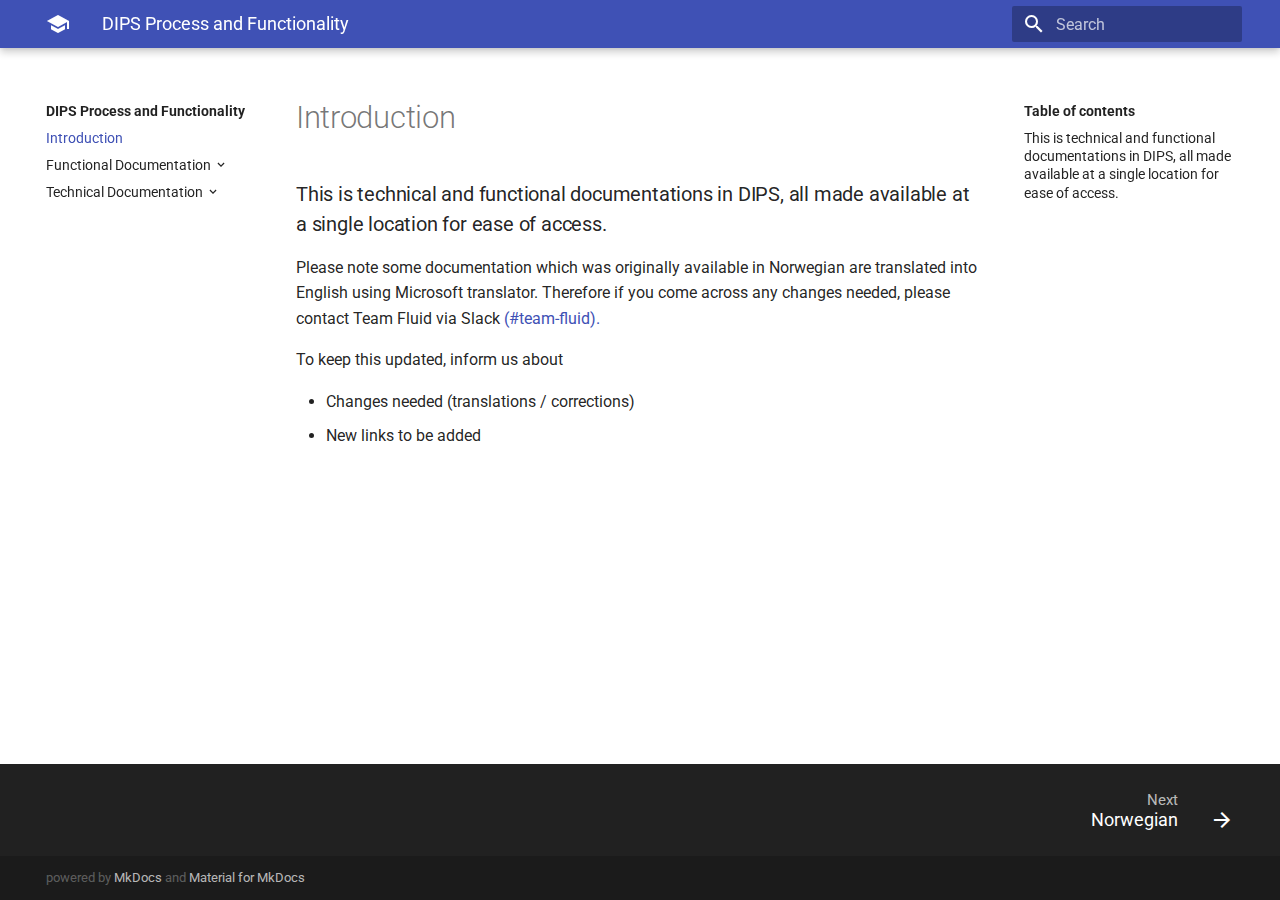
==== commit 147c6601: "updated" ====
--- a/site/index.html
+++ b/site/index.html
@@ -77,7 +77,7 @@
     <input class="md-toggle" data-md-toggle="search" type="checkbox" id="__search" autocomplete="off">
     <label class="md-overlay" data-md-component="overlay" for="__drawer"></label>
     
-      <a href="#welcome-to-team-fluid" tabindex="1" class="md-skip">
+      <a href="#introduction" tabindex="1" class="md-skip">
         Skip to content
       </a>
     
@@ -201,26 +201,12 @@
     <ul class="md-nav__list" data-md-scrollfix>
       
         <li class="md-nav__item">
-  <a href="#arena-functionality" title="Arena Functionality" class="md-nav__link">
-    Arena Functionality
+  <a href="#this-is-technical-and-functional-documentations-in-dips-all-made-available-at-a-single-location-for-ease-of-access" title="This is technical and functional documentations in DIPS, all made available at a single location for ease of access." class="md-nav__link">
+    This is technical and functional documentations in DIPS, all made available at a single location for ease of access.
   </a>
   
 </li>
       
-        <li class="md-nav__item">
-  <a href="#project-layout-can-remove-later" title="Project layout - can remove later" class="md-nav__link">
-    Project layout - can remove later
-  </a>
-  
-</li>
-      
-        <li class="md-nav__item">
-  <a href="#this-document-will-explain-step-by-step-instruction-to-import-and-export-foldertype-data-as-packages" title="This Document will explain step by step instruction to import and export FolderType data as packages." class="md-nav__link">
-    This Document will explain step by step instruction to import and export FolderType data as packages.
-  </a>
-  
-</li>
-      
       
       
       
@@ -242,14 +228,105 @@
       <input class="md-toggle md-nav__toggle" data-md-toggle="nav-2" type="checkbox" id="nav-2">
     
     <label class="md-nav__link" for="nav-2">
-      Topics to be explained
+      Functional Documentation
     </label>
     <nav class="md-nav" data-md-component="collapsible" data-md-level="1">
       <label class="md-nav__title" for="nav-2">
-        Topics to be explained
+        Functional Documentation
       </label>
       <ul class="md-nav__list" data-md-scrollfix>
         
+        
+          
+          
+          
+
+
+  <li class="md-nav__item md-nav__item--nested">
+    
+      <input class="md-toggle md-nav__toggle" data-md-toggle="nav-2-1" type="checkbox" id="nav-2-1">
+    
+    <label class="md-nav__link" for="nav-2-1">
+      Arena 18.1
+    </label>
+    <nav class="md-nav" data-md-component="collapsible" data-md-level="2">
+      <label class="md-nav__title" for="nav-2-1">
+        Arena 18.1
+      </label>
+      <ul class="md-nav__list" data-md-scrollfix>
+        
+        
+          
+          
+          
+
+
+  <li class="md-nav__item">
+    <a href="norwegianDocs/" title="Norwegian" class="md-nav__link">
+      Norwegian
+    </a>
+  </li>
+
+        
+          
+          
+          
+
+
+  <li class="md-nav__item">
+    <a href="englishDocs/" title="English" class="md-nav__link">
+      English
+    </a>
+  </li>
+
+        
+      </ul>
+    </nav>
+  </li>
+
+        
+          
+          
+          
+
+
+  <li class="md-nav__item md-nav__item--nested">
+    
+      <input class="md-toggle md-nav__toggle" data-md-toggle="nav-2-2" type="checkbox" id="nav-2-2">
+    
+    <label class="md-nav__link" for="nav-2-2">
+      Arena 19.1
+    </label>
+    <nav class="md-nav" data-md-component="collapsible" data-md-level="2">
+      <label class="md-nav__title" for="nav-2-2">
+        Arena 19.1
+      </label>
+      <ul class="md-nav__list" data-md-scrollfix>
+        
+        
+          
+          
+          
+
+
+  <li class="md-nav__item">
+    <a href="norwegianDocs/" title="Norwegian" class="md-nav__link">
+      Norwegian
+    </a>
+  </li>
+
+        
+          
+          
+          
+
+
+  <li class="md-nav__item">
+    <a href="englishDocs/" title="English" class="md-nav__link">
+      English
+    </a>
+  </li>
+
         
           
           
@@ -263,34 +340,15 @@
   </li>
 
         
-          
-          
-          
-
-
-  <li class="md-nav__item">
-    <a href="Package_Manager/" title="Folder Admin" class="md-nav__link">
-      Folder Admin
-    </a>
-  </li>
-
-        
-          
-          
-          
-
-
-  <li class="md-nav__item">
-    <a href="Package_Manager/" title="Document Admin" class="md-nav__link">
-      Document Admin
-    </a>
-  </li>
-
-        
       </ul>
     </nav>
   </li>
 
+        
+      </ul>
+    </nav>
+  </li>
+
     
       
       
@@ -302,11 +360,11 @@
       <input class="md-toggle md-nav__toggle" data-md-toggle="nav-3" type="checkbox" id="nav-3">
     
     <label class="md-nav__link" for="nav-3">
-      Documentation
+      Technical Documentation
     </label>
     <nav class="md-nav" data-md-component="collapsible" data-md-level="1">
       <label class="md-nav__title" for="nav-3">
-        Documentation
+        Technical Documentation
       </label>
       <ul class="md-nav__list" data-md-scrollfix>
         
@@ -316,22 +374,70 @@
           
 
 
-  <li class="md-nav__item">
-    <a href="norwegianDocs/" title="Norwegian" class="md-nav__link">
-      Norwegian
-    </a>
-  </li>
-
-        
-          
-          
-          
-
-
-  <li class="md-nav__item">
-    <a href="englishDocs/" title="English" class="md-nav__link">
-      English
-    </a>
+  <li class="md-nav__item md-nav__item--nested">
+    
+      <input class="md-toggle md-nav__toggle" data-md-toggle="nav-3-1" type="checkbox" id="nav-3-1">
+    
+    <label class="md-nav__link" for="nav-3-1">
+      Arena 18.1
+    </label>
+    <nav class="md-nav" data-md-component="collapsible" data-md-level="2">
+      <label class="md-nav__title" for="nav-3-1">
+        Arena 18.1
+      </label>
+      <ul class="md-nav__list" data-md-scrollfix>
+        
+        
+          
+          
+          
+
+
+  <li class="md-nav__item">
+    <a href="18_1_TechnicalDocuments/" title="Technical" class="md-nav__link">
+      Technical
+    </a>
+  </li>
+
+        
+      </ul>
+    </nav>
+  </li>
+
+        
+          
+          
+          
+
+
+  <li class="md-nav__item md-nav__item--nested">
+    
+      <input class="md-toggle md-nav__toggle" data-md-toggle="nav-3-2" type="checkbox" id="nav-3-2">
+    
+    <label class="md-nav__link" for="nav-3-2">
+      Arena 19.1
+    </label>
+    <nav class="md-nav" data-md-component="collapsible" data-md-level="2">
+      <label class="md-nav__title" for="nav-3-2">
+        Arena 19.1
+      </label>
+      <ul class="md-nav__list" data-md-scrollfix>
+        
+        
+          
+          
+          
+
+
+  <li class="md-nav__item">
+    <a href="18_1_TechnicalDocuments/" title="Technical" class="md-nav__link">
+      Technical
+    </a>
+  </li>
+
+        
+      </ul>
+    </nav>
   </li>
 
         
@@ -361,22 +467,8 @@
     <ul class="md-nav__list" data-md-scrollfix>
       
         <li class="md-nav__item">
-  <a href="#arena-functionality" title="Arena Functionality" class="md-nav__link">
-    Arena Functionality
-  </a>
-  
-</li>
-      
-        <li class="md-nav__item">
-  <a href="#project-layout-can-remove-later" title="Project layout - can remove later" class="md-nav__link">
-    Project layout - can remove later
-  </a>
-  
-</li>
-      
-        <li class="md-nav__item">
-  <a href="#this-document-will-explain-step-by-step-instruction-to-import-and-export-foldertype-data-as-packages" title="This Document will explain step by step instruction to import and export FolderType data as packages." class="md-nav__link">
-    This Document will explain step by step instruction to import and export FolderType data as packages.
+  <a href="#this-is-technical-and-functional-documentations-in-dips-all-made-available-at-a-single-location-for-ease-of-access" title="This is technical and functional documentations in DIPS, all made available at a single location for ease of access." class="md-nav__link">
+    This is technical and functional documentations in DIPS, all made available at a single location for ease of access.
   </a>
   
 </li>
@@ -398,20 +490,16 @@
               
                 
                 
-                <h1 id="welcome-to-team-fluid">Welcome to Team FLUID</h1>
-<h2 id="arena-functionality">Arena Functionality</h2>
+                <h1 id="introduction">Introduction</h1>
+<h3 id="this-is-technical-and-functional-documentations-in-dips-all-made-available-at-a-single-location-for-ease-of-access">This is technical and functional documentations in DIPS, all made available at a single location for ease of access.</h3>
+<p>Please note some documentation which was originally available in Norwegian are translated into 
+English using Microsoft translator. Therefore if you come across any changes needed, please contact Team Fluid via Slack 
+<a class="" href="https://dips-colombo.slack.com/messages/C6K0PSJMP">(#team-fluid).</a></p>
+<p>To keep this updated, inform us about</p>
 <ul>
-<li><code>Folder Package Manager</code> - Package Import and Export.</li>
+<li>Changes needed (translations / corrections)</li>
+<li>New links to be added</li>
 </ul>
-<h2 id="project-layout-can-remove-later">Project layout - can remove later</h2>
-<div class="codehilite"><pre><span></span>Home page    # Some sample text goes here.
-docs/
-    index.md  # The documentation homepage.
-    ...       # Other markdown pages, images and other files.
-</pre></div>
-
-
-<h2 id="this-document-will-explain-step-by-step-instruction-to-import-and-export-foldertype-data-as-packages">This Document will explain step by step instruction to import and export FolderType data as packages.</h2>
                 
                   
                 
@@ -433,13 +521,13 @@
       <nav class="md-footer-nav__inner md-grid">
         
         
-          <a href="Package_Manager/" title="Package Manager" class="md-flex md-footer-nav__link md-footer-nav__link--next" rel="next">
+          <a href="norwegianDocs/" title="Norwegian" class="md-flex md-footer-nav__link md-footer-nav__link--next" rel="next">
             <div class="md-flex__cell md-flex__cell--stretch md-footer-nav__title">
               <span class="md-flex__ellipsis">
                 <span class="md-footer-nav__direction">
                   Next
                 </span>
-                Package Manager
+                Norwegian
               </span>
             </div>
             <div class="md-flex__cell md-flex__cell--shrink">
--- a/site/stylesheets/extra.css
+++ b/site/stylesheets/extra.css
@@ -9,10 +9,10 @@
 }  
 
 .abcd{
-  background-color: aqua;
-  border-color: green;
+  /* background-color: aqua; */
+  /* border-color: green; */
   border-style: solid;
-  border-width: 5px;
+  border-width: 1px;
   width:50%;
 }
 
